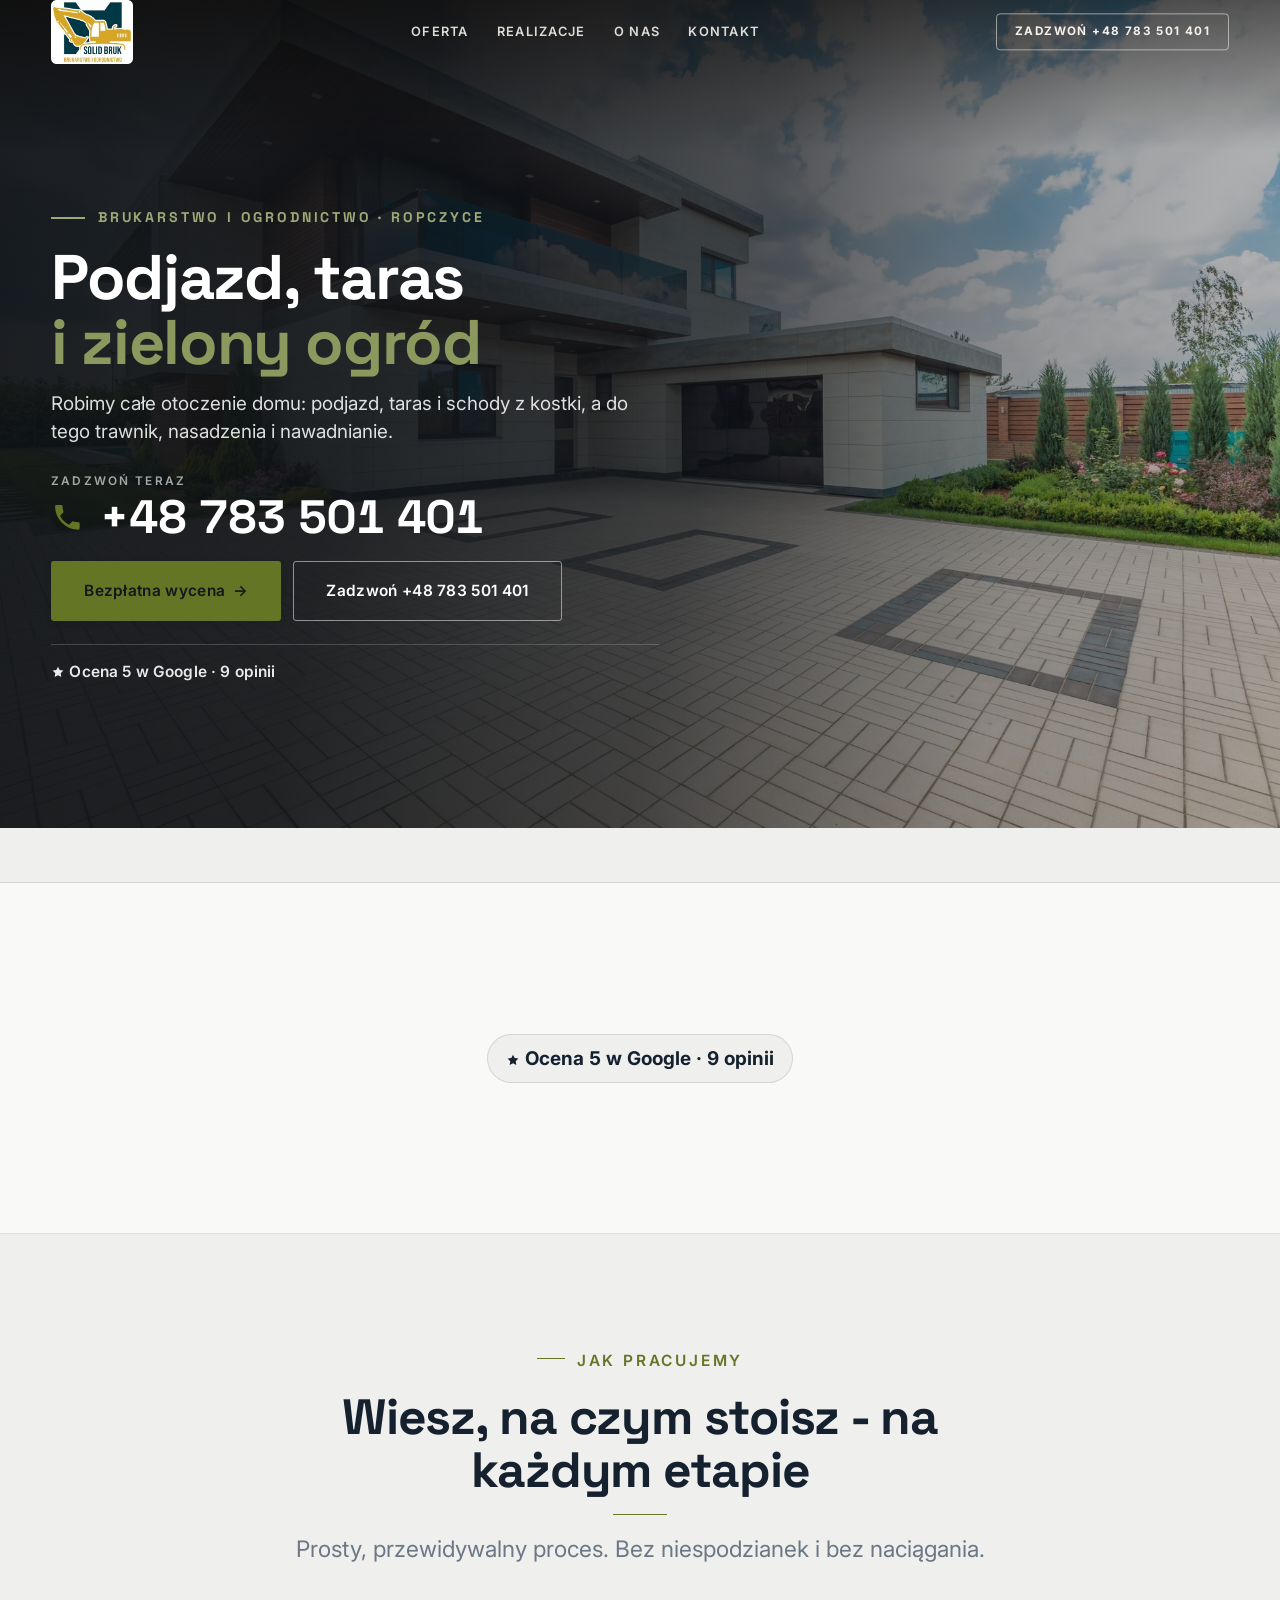
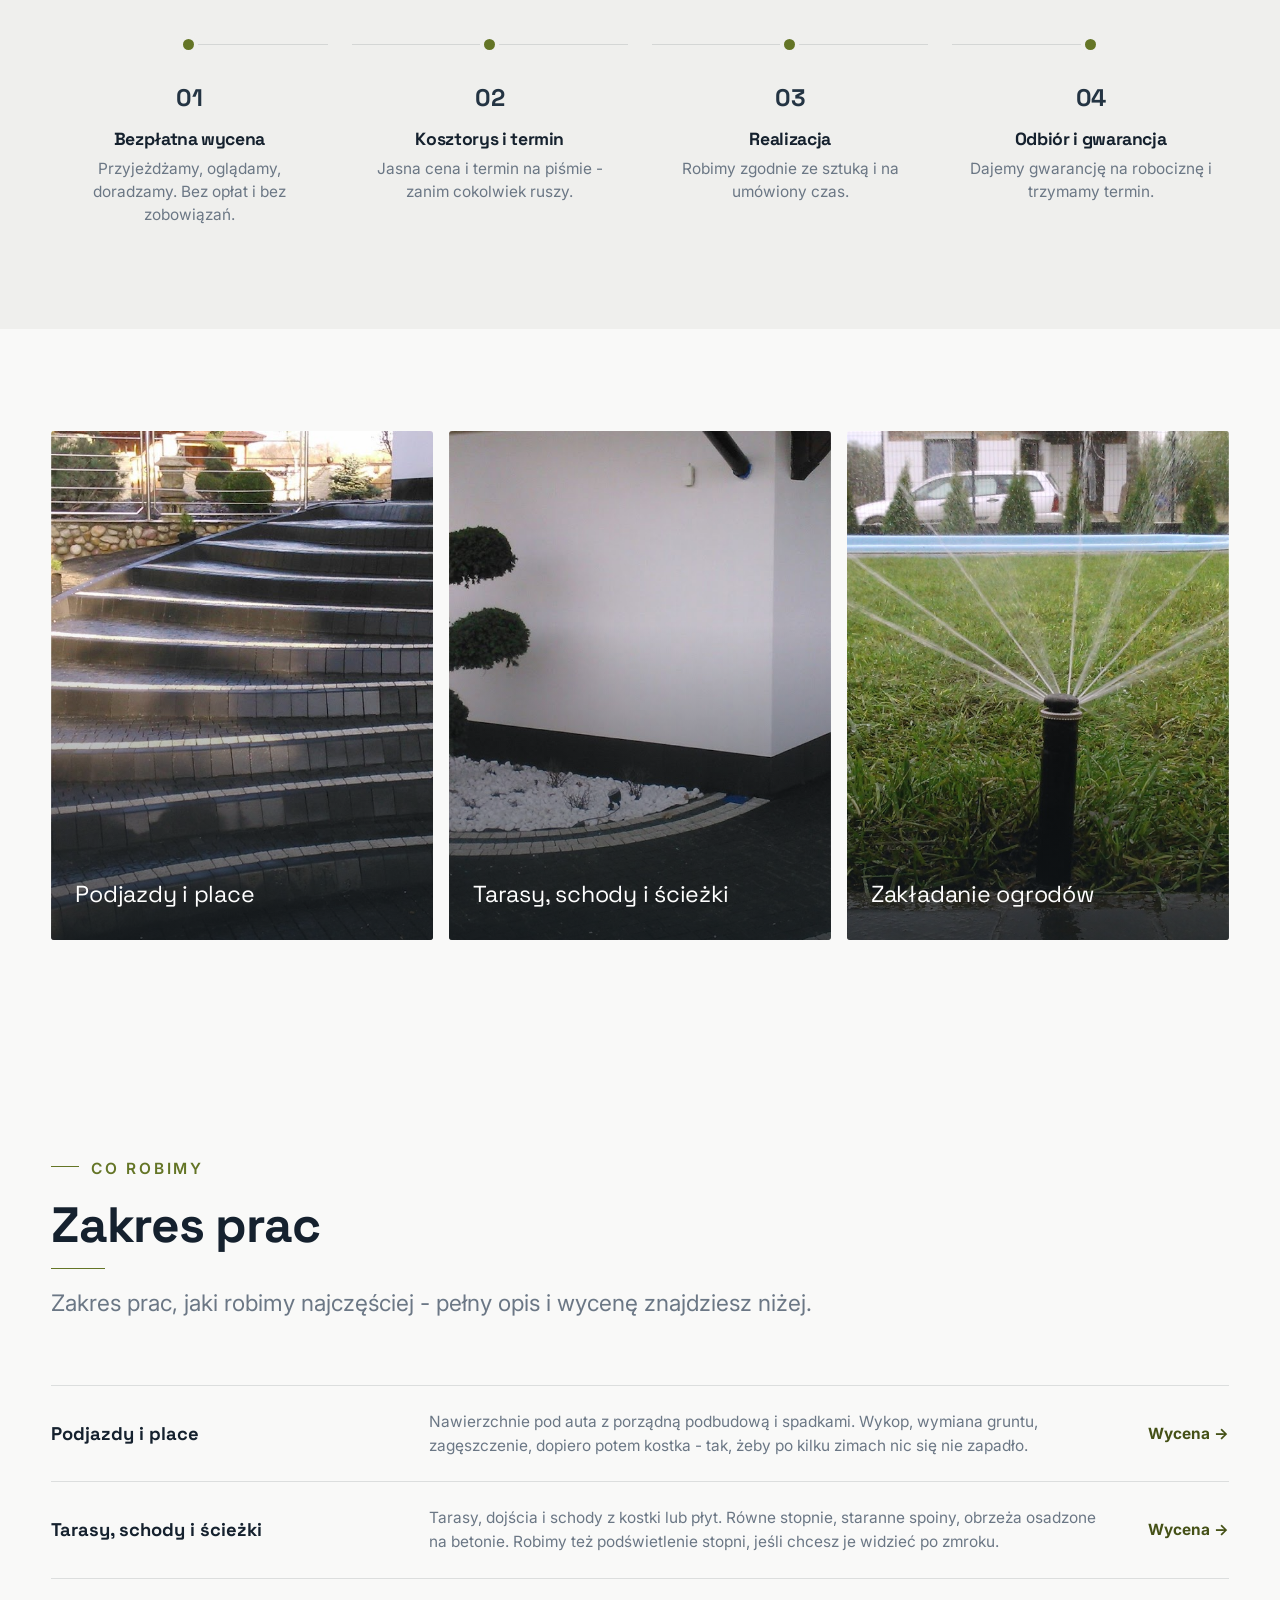
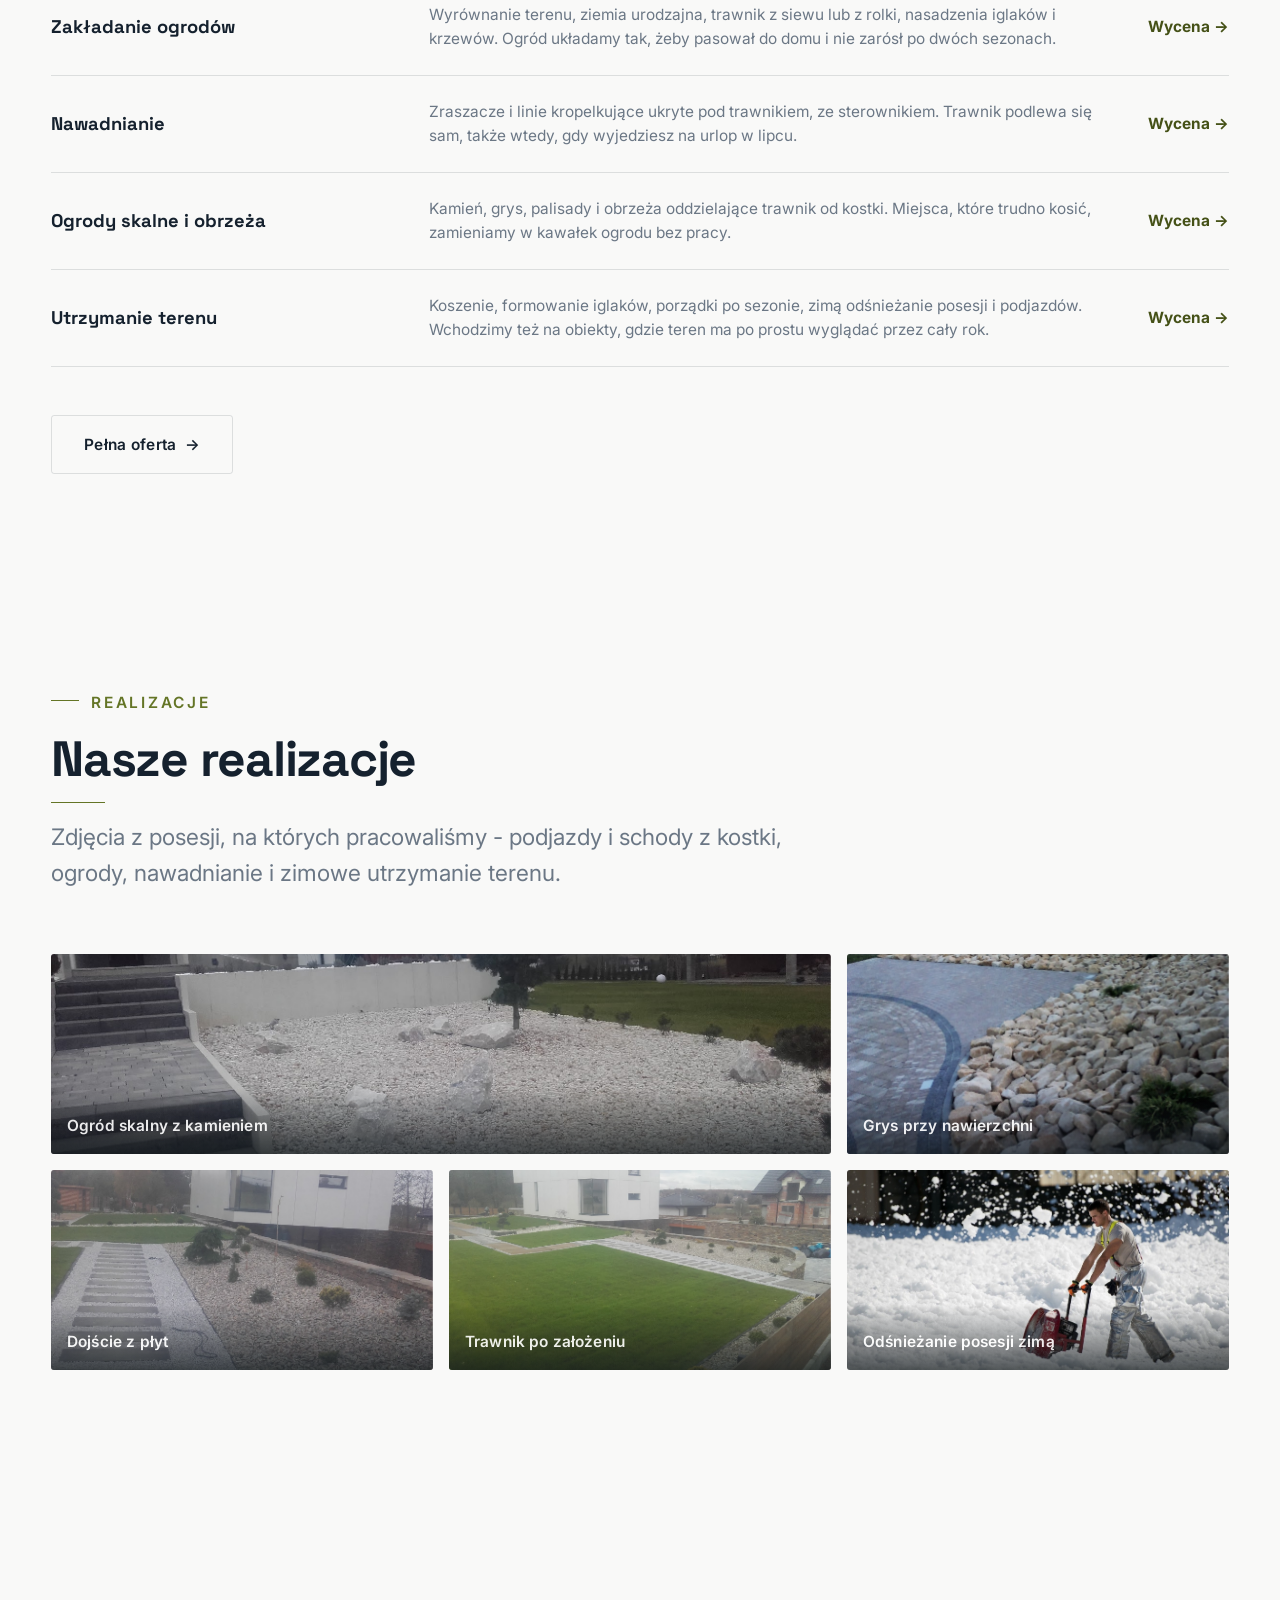
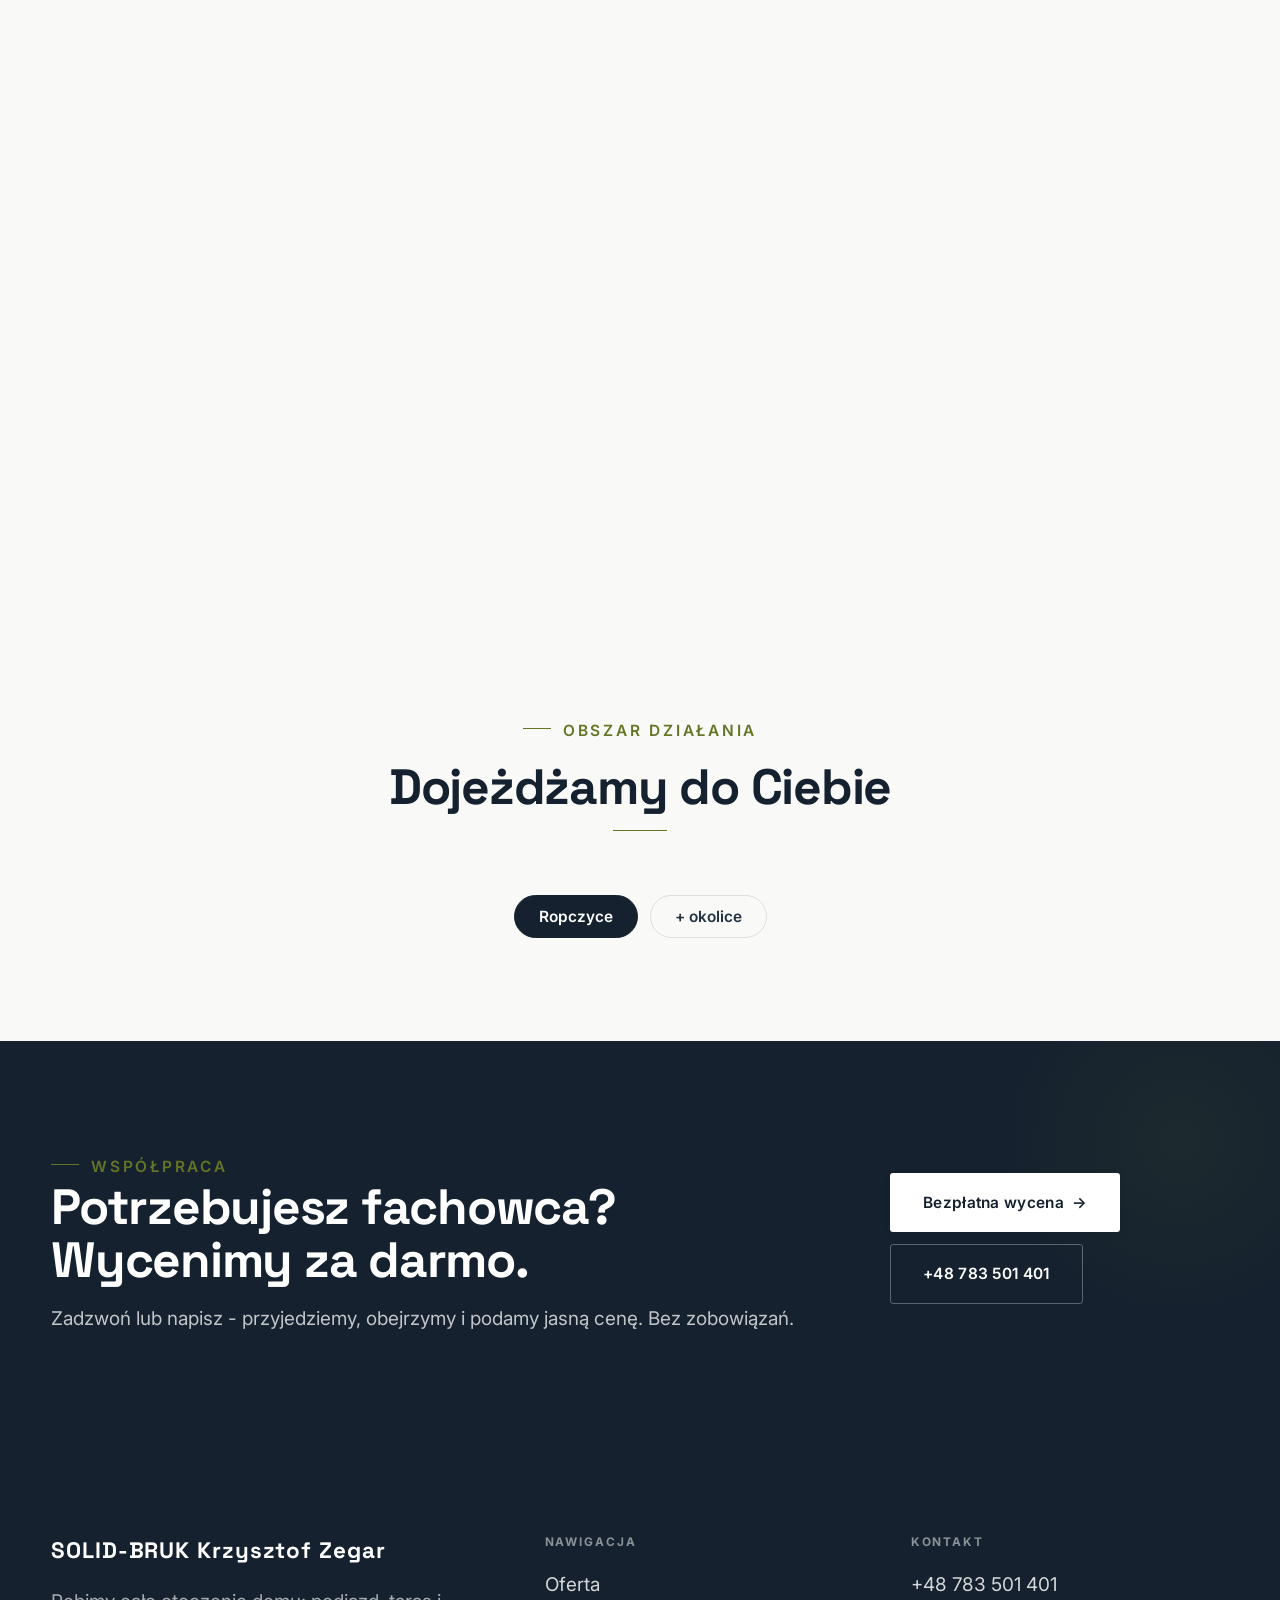
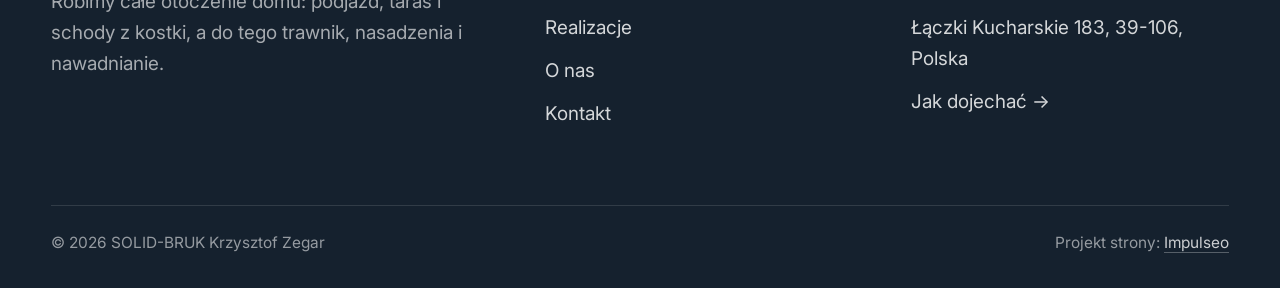
==== index.html @ 5a84b0a1 "Strona demo: solid-bruk-krzysztof-zegar" ====
<!DOCTYPE html>
<html lang="pl">
<head>
<meta charset="UTF-8">
<meta name="viewport" content="width=device-width, initial-scale=1.0">
<title>SOLID-BRUK Krzysztof Zegar - brukarstwo i ogrodnictwo · Ropczyce</title>
<meta name="description" content="SOLID-BRUK Krzysztof Zegar - kostka brukowa, podjazdy, tarasy i schody, zakładanie ogrodów, trawniki i nawadnianie. Łączki Kucharskie, gmina Ropczyce i okolice.">
<link rel="preconnect" href="https://fonts.googleapis.com">
<link rel="preconnect" href="https://fonts.gstatic.com" crossorigin>
<link href="https://fonts.googleapis.com/css2?family=Space+Grotesk:wght@500;600;700&family=Inter:wght@400;500;600&display=swap" rel="stylesheet">
<link rel="stylesheet" href="assets/styles.css">
</head>
<body>

<header class="nav">
  <div class="wrap nav-inner">
    <a class="brand brand-has-logo" href="index.html"><img class="brand-logo" src="img/logo.png" alt="SOLID-BRUK Krzysztof Zegar"></a>
    <nav class="nav-links">
      <a href="oferta.html">Oferta</a>
      <a href="realizacje.html">Realizacje</a>
      <a href="o-nas.html">O nas</a>
      <a href="kontakt.html">Kontakt</a>
      <a href="tel:+48783501401" class="btn btn-accent">Zadzwoń +48 783 501 401</a>
    </nav>
    <button class="nav-toggle" aria-label="Menu"><span></span><span></span><span></span></button>
  </div>
</header>

<section class="hero-fach">
  <img class="hf-photo" src="img/hero.jpg" fetchpriority="high" alt="SOLID-BRUK Krzysztof Zegar">
  <div class="hf-panel">
    <div class="hf-inner">
      <span class="hf-kicker">Brukarstwo i ogrodnictwo · Ropczyce</span>
      <h1 class="hf-title">Podjazd, taras <em>i zielony ogród</em></h1>
      <p class="hf-lead">Robimy całe otoczenie domu: podjazd, taras i schody z kostki, a do tego trawnik, nasadzenia i nawadnianie.</p>
      <a class="hf-phone" href="tel:+48783501401"><span class="hf-phone-lab">Zadzwoń teraz</span><span class="hf-phone-num"><svg class="ico-tel" width="16" height="16" viewBox="0 0 24 24" fill="none" aria-hidden="true"><path d="M6.6 10.8a15.5 15.5 0 0 0 6.6 6.6l2.2-2.2a1 1 0 0 1 1-.24 11.4 11.4 0 0 0 3.6.58 1 1 0 0 1 1 1V20a1 1 0 0 1-1 1A17 17 0 0 1 3 4a1 1 0 0 1 1-1h3.5a1 1 0 0 1 1 1c0 1.25.2 2.46.58 3.6a1 1 0 0 1-.25 1l-2.23 2.2Z" fill="currentColor"/></svg> +48 783 501 401</span></a>
      <div class="hf-actions">
        <a href="kontakt.html" class="btn btn-accent">Bezpłatna wycena <span class="arr">→</span></a>
        <a href="tel:+48783501401" class="btn btn-ghost hf-ghost">Zadzwoń +48 783 501 401</a>
      </div>
      <div class="hf-trust"><svg class="ico-star" width="14" height="14" viewBox="0 0 24 24" style="vertical-align:-2px" aria-hidden="true"><path d="M12 2.8l2.85 5.8 6.4.93-4.63 4.5 1.1 6.37L12 17.4l-5.72 3 1.1-6.37-4.63-4.5 6.4-.93L12 2.8Z" fill="currentColor"/></svg> Ocena 5 w Google · 9 opinii</div>
    </div>
  </div>
</section>
<section class="fach-promise">
  <div class="wrap">
    <ul class="fp-row reveal"><li>Bezpłatna wycena</li><li>Dojazd: Ropczyce i okolice</li><li>Gwarancja na robociznę</li></ul>
  </div>
</section>
<section class="trust-bar">
  <div class="wrap">
    <div class="tb-google reveal"><svg class="ico-star" width="14" height="14" viewBox="0 0 24 24" style="vertical-align:-2px" aria-hidden="true"><path d="M12 2.8l2.85 5.8 6.4.93-4.63 4.5 1.1 6.37L12 17.4l-5.72 3 1.1-6.37-4.63-4.5 6.4-.93L12 2.8Z" fill="currentColor"/></svg> Ocena 5 w Google · 9 opinii</div>
  </div>
</section>
<section class="proces fachowcy">
  <div class="wrap">
    <div class="head center reveal">
      <span class="eyebrow">Jak pracujemy</span>
      <h2>Wiesz, na czym stoisz - na każdym etapie</h2>
      <p>Prosty, przewidywalny proces. Bez niespodzianek i bez naciągania.</p>
    </div>
    <ol class="proces-line">
      <li class="reveal"><span class="pno">01</span><h3>Bezpłatna wycena</h3><p>Przyjeżdżamy, oglądamy, doradzamy. Bez opłat i bez zobowiązań.</p></li>
      <li class="reveal"><span class="pno">02</span><h3>Kosztorys i termin</h3><p>Jasna cena i termin na piśmie - zanim cokolwiek ruszy.</p></li>
      <li class="reveal"><span class="pno">03</span><h3>Realizacja</h3><p>Robimy zgodnie ze sztuką i na umówiony czas.</p></li>
      <li class="reveal"><span class="pno">04</span><h3>Odbiór i gwarancja</h3><p>Dajemy gwarancję na robociznę i trzymamy termin.</p></li>
    </ol>
  </div>
</section>
<section class="gateways-band">
  <div class="wrap">
    <div class="gateways">
      <a href="oferta.html" class="gateway reveal"><img src="img/g1.jpg" alt="Podjazdy i place" loading="lazy"><span class="g-ttl">Podjazdy i place</span></a>
      <a href="oferta.html" class="gateway reveal"><img src="img/g2.jpg" alt="Tarasy, schody i ścieżki" loading="lazy"><span class="g-ttl">Tarasy, schody i ścieżki</span></a>
      <a href="oferta.html" class="gateway reveal"><img src="img/g3.jpg" alt="Zakładanie ogrodów" loading="lazy"><span class="g-ttl">Zakładanie ogrodów</span></a>
    </div>
  </div>
</section>
<section class="fach-uslugi">
  <div class="wrap">
    <div class="head reveal">
      <span class="eyebrow">Co robimy</span>
      <h2>Zakres prac</h2>
      <p>Zakres prac, jaki robimy najczęściej - pełny opis i wycenę znajdziesz niżej.</p>
    </div>
    <ul class="fu-list">
      <li class="fu-row reveal"><div class="fu-name">Podjazdy i place</div><div class="fu-desc">Nawierzchnie pod auta z porządną podbudową i spadkami. Wykop, wymiana gruntu, zagęszczenie, dopiero potem kostka - tak, żeby po kilku zimach nic się nie zapadło.</div><a class="fu-cta" href="kontakt.html">Wycena <span class="arr">→</span></a></li>
      <li class="fu-row reveal"><div class="fu-name">Tarasy, schody i ścieżki</div><div class="fu-desc">Tarasy, dojścia i schody z kostki lub płyt. Równe stopnie, staranne spoiny, obrzeża osadzone na betonie. Robimy też podświetlenie stopni, jeśli chcesz je widzieć po zmroku.</div><a class="fu-cta" href="kontakt.html">Wycena <span class="arr">→</span></a></li>
      <li class="fu-row reveal"><div class="fu-name">Zakładanie ogrodów</div><div class="fu-desc">Wyrównanie terenu, ziemia urodzajna, trawnik z siewu lub z rolki, nasadzenia iglaków i krzewów. Ogród układamy tak, żeby pasował do domu i nie zarósł po dwóch sezonach.</div><a class="fu-cta" href="kontakt.html">Wycena <span class="arr">→</span></a></li>
      <li class="fu-row reveal"><div class="fu-name">Nawadnianie</div><div class="fu-desc">Zraszacze i linie kropelkujące ukryte pod trawnikiem, ze sterownikiem. Trawnik podlewa się sam, także wtedy, gdy wyjedziesz na urlop w lipcu.</div><a class="fu-cta" href="kontakt.html">Wycena <span class="arr">→</span></a></li>
      <li class="fu-row reveal"><div class="fu-name">Ogrody skalne i obrzeża</div><div class="fu-desc">Kamień, grys, palisady i obrzeża oddzielające trawnik od kostki. Miejsca, które trudno kosić, zamieniamy w kawałek ogrodu bez pracy.</div><a class="fu-cta" href="kontakt.html">Wycena <span class="arr">→</span></a></li>
      <li class="fu-row reveal"><div class="fu-name">Utrzymanie terenu</div><div class="fu-desc">Koszenie, formowanie iglaków, porządki po sezonie, zimą odśnieżanie posesji i podjazdów. Wchodzimy też na obiekty, gdzie teren ma po prostu wyglądać przez cały rok.</div><a class="fu-cta" href="kontakt.html">Wycena <span class="arr">→</span></a></li>
    </ul>
    <div style="margin-top:var(--space-7)" class="reveal"><a href="oferta.html" class="btn btn-ghost">Pełna oferta <span class="arr">→</span></a></div>
  </div>
</section>
<section>
  <div class="wrap">
    <div class="head reveal">
      <span class="eyebrow">Realizacje</span>
      <h2>Nasze realizacje</h2>
      <p>Zdjęcia z posesji, na których pracowaliśmy - podjazdy i schody z kostki, ogrody, nawadnianie i zimowe utrzymanie terenu.</p>
    </div>
    <div class="gallery">
      <div class="tile t-two3 reveal"><img src="img/g4.jpg" alt="Ogród skalny z kamieniem" loading="lazy"><div class="cap">Ogród skalny z kamieniem</div></div>
      <div class="tile t-third reveal"><img src="img/g5.jpg" alt="Grys przy nawierzchni" loading="lazy"><div class="cap">Grys przy nawierzchni</div></div>
      <div class="tile t-third reveal"><img src="img/g6.jpg" alt="Dojście z płyt" loading="lazy"><div class="cap">Dojście z płyt</div></div>
      <div class="tile t-third reveal"><img src="img/g7.jpg" alt="Trawnik po założeniu" loading="lazy"><div class="cap">Trawnik po założeniu</div></div>
      <div class="tile t-third reveal"><img src="img/g8.jpg" alt="Odśnieżanie posesji zimą" loading="lazy"><div class="cap">Odśnieżanie posesji zimą</div></div>
    </div>
    <div style="margin-top:var(--space-7)" class="reveal"><a href="realizacje.html" class="btn btn-accent">Pełna galeria <span class="arr">→</span></a></div>
  </div>
</section>
<section class="opinie">
  <div class="wrap">
    <div class="head center reveal">
      <span class="eyebrow">Opinie</span>
      <h2>Co mówią klienci</h2>
    </div>
    <div class="opinie-grid">
      <figure class="op-card reveal"><span class="op-star"><svg class="ico-star" width="14" height="14" viewBox="0 0 24 24" style="vertical-align:-2px" aria-hidden="true"><path d="M12 2.8l2.85 5.8 6.4.93-4.63 4.5 1.1 6.37L12 17.4l-5.72 3 1.1-6.37-4.63-4.5 6.4-.93L12 2.8Z" fill="currentColor"/></svg><svg class="ico-star" width="14" height="14" viewBox="0 0 24 24" style="vertical-align:-2px" aria-hidden="true"><path d="M12 2.8l2.85 5.8 6.4.93-4.63 4.5 1.1 6.37L12 17.4l-5.72 3 1.1-6.37-4.63-4.5 6.4-.93L12 2.8Z" fill="currentColor"/></svg><svg class="ico-star" width="14" height="14" viewBox="0 0 24 24" style="vertical-align:-2px" aria-hidden="true"><path d="M12 2.8l2.85 5.8 6.4.93-4.63 4.5 1.1 6.37L12 17.4l-5.72 3 1.1-6.37-4.63-4.5 6.4-.93L12 2.8Z" fill="currentColor"/></svg><svg class="ico-star" width="14" height="14" viewBox="0 0 24 24" style="vertical-align:-2px" aria-hidden="true"><path d="M12 2.8l2.85 5.8 6.4.93-4.63 4.5 1.1 6.37L12 17.4l-5.72 3 1.1-6.37-4.63-4.5 6.4-.93L12 2.8Z" fill="currentColor"/></svg><svg class="ico-star" width="14" height="14" viewBox="0 0 24 24" style="vertical-align:-2px" aria-hidden="true"><path d="M12 2.8l2.85 5.8 6.4.93-4.63 4.5 1.1 6.37L12 17.4l-5.72 3 1.1-6.37-4.63-4.5 6.4-.93L12 2.8Z" fill="currentColor"/></svg></span><blockquote>Profesjonalne wykonanie, widać zamiłowanie pracowników do tego co robią. Dziękuje za wyśmienity ogród za oknem.</blockquote><span class="op-autor">slawiz l</span></figure>
      <figure class="op-card reveal"><span class="op-star"><svg class="ico-star" width="14" height="14" viewBox="0 0 24 24" style="vertical-align:-2px" aria-hidden="true"><path d="M12 2.8l2.85 5.8 6.4.93-4.63 4.5 1.1 6.37L12 17.4l-5.72 3 1.1-6.37-4.63-4.5 6.4-.93L12 2.8Z" fill="currentColor"/></svg><svg class="ico-star" width="14" height="14" viewBox="0 0 24 24" style="vertical-align:-2px" aria-hidden="true"><path d="M12 2.8l2.85 5.8 6.4.93-4.63 4.5 1.1 6.37L12 17.4l-5.72 3 1.1-6.37-4.63-4.5 6.4-.93L12 2.8Z" fill="currentColor"/></svg><svg class="ico-star" width="14" height="14" viewBox="0 0 24 24" style="vertical-align:-2px" aria-hidden="true"><path d="M12 2.8l2.85 5.8 6.4.93-4.63 4.5 1.1 6.37L12 17.4l-5.72 3 1.1-6.37-4.63-4.5 6.4-.93L12 2.8Z" fill="currentColor"/></svg><svg class="ico-star" width="14" height="14" viewBox="0 0 24 24" style="vertical-align:-2px" aria-hidden="true"><path d="M12 2.8l2.85 5.8 6.4.93-4.63 4.5 1.1 6.37L12 17.4l-5.72 3 1.1-6.37-4.63-4.5 6.4-.93L12 2.8Z" fill="currentColor"/></svg><svg class="ico-star" width="14" height="14" viewBox="0 0 24 24" style="vertical-align:-2px" aria-hidden="true"><path d="M12 2.8l2.85 5.8 6.4.93-4.63 4.5 1.1 6.37L12 17.4l-5.72 3 1.1-6.37-4.63-4.5 6.4-.93L12 2.8Z" fill="currentColor"/></svg></span><blockquote>polecam</blockquote><span class="op-autor">Adam Harchut</span></figure>
    </div>
  </div>
</section>
<section class="obszar">
  <div class="wrap">
    <div class="head center reveal">
      <span class="eyebrow">Obszar działania</span>
      <h2>Dojeżdżamy do Ciebie</h2>
    </div>
    <ul class="obszar-list reveal"><li class="is-home">Ropczyce</li><li>+ okolice</li></ul>
  </div>
</section>
<section class="cta">
  <div class="wrap">
    <div class="reveal">
      <span class="eyebrow">Współpraca</span>
      <h2>Potrzebujesz fachowca? Wycenimy za darmo.</h2>
      <p>Zadzwoń lub napisz - przyjedziemy, obejrzymy i podamy jasną cenę. Bez zobowiązań.</p>
    </div>
    <div class="cta-actions reveal">
      <a href="kontakt.html" class="btn btn-light">Bezpłatna wycena <span class="arr">→</span></a>
      <a href="tel:+48783501401" class="btn btn-ghost" style="color:#fff;border-color:rgba(255,255,255,.3)">+48 783 501 401</a>
    </div>
  </div>
</section>

<footer>
  <div class="wrap">
    <div class="foot-grid">
      <div class="foot-brand">
        <div class="name">SOLID-BRUK Krzysztof Zegar</div>
        <p>Robimy całe otoczenie domu: podjazd, taras i schody z kostki, a do tego trawnik, nasadzenia i nawadnianie.</p>
      </div>
      <div class="foot-col">
        <h4>Nawigacja</h4>
        <a href="oferta.html">Oferta</a>
        <a href="realizacje.html">Realizacje</a>
        <a href="o-nas.html">O nas</a>
        <a href="kontakt.html">Kontakt</a>
      </div>
      <div class="foot-col">
        <h4>Kontakt</h4>
        <a href="tel:+48783501401">+48 783 501 401</a>
        <p>Łączki Kucharskie 183, 39-106, Polska</p>
        <a href="https://maps.google.com/?cid=5598259113136878516&g_mp=CiVnb29nbGUubWFwcy5wbGFjZXMudjEuUGxhY2VzLkdldFBsYWNlEAIYBCAA" target="_blank" rel="noopener">Jak dojechać →</a>
      </div>
    </div>
    <div class="foot-bot">
      <span>© 2026 SOLID-BRUK Krzysztof Zegar</span>
      <span>Projekt strony: <a class="foot-credit" href="https://impulseo.pl" target="_blank" rel="noopener">Impulseo</a></span>
    </div>
  </div>
</footer>
<div class="sticky-call"><a class="sc-call" href="tel:+48783501401"><svg class="ico-tel" width="16" height="16" viewBox="0 0 24 24" fill="none" aria-hidden="true"><path d="M6.6 10.8a15.5 15.5 0 0 0 6.6 6.6l2.2-2.2a1 1 0 0 1 1-.24 11.4 11.4 0 0 0 3.6.58 1 1 0 0 1 1 1V20a1 1 0 0 1-1 1A17 17 0 0 1 3 4a1 1 0 0 1 1-1h3.5a1 1 0 0 1 1 1c0 1.25.2 2.46.58 3.6a1 1 0 0 1-.25 1l-2.23 2.2Z" fill="currentColor"/></svg> Zadzwoń</a><a class="sc-quote" href="kontakt.html">Bezpłatna wycena</a></div>

<script src="assets/main.js"></script>
</body>
</html>
---- assets/styles.css ----
/* ============================================================
   STOLBASZ — premium, architektoniczny B2B fit-out
   Jasna paleta, zero brązu. System wg premium-web-craft.
   Projekt strony: Impulseo (impulseo.pl)
   ============================================================ */

:root{
  /* PALETA — jasna, architektoniczna, chłodna */
  --paper:#F4F6F8;          /* główne tło */
  --paper-2:#E7EBEF;        /* sekcje alternatywne (chłodny jasny szary) */
  --paper-3:#E7EBEF;        /* delikatne wypełnienia */
  --ink:#15212E;            /* tekst główny — chłodny grafit */
  --ink-soft:#243443;       /* nagłówki drugorzędne */
  --muted:#6B7785;          /* tekst poboczny */
  --line:rgba(21,33,46,.12);/* hairline */
  --accent:#E8A317;         /* stonowany petrol-slate — jedyny akcent */
  --accent-d:#C9870C;
  --accent-soft:rgba(232,163,23,.10);
  --dark:#15212E;           /* sekcje ciemne (stopka/CTA) */

  /* ODSTĘPY — skala 4/8 */
  --space-1:4px; --space-2:8px; --space-3:12px; --space-4:16px; --space-5:24px;
  --space-6:32px; --space-7:48px; --space-8:64px; --space-9:96px; --space-10:128px;

  /* TYPOGRAFIA — fluid clamp() (skala podbita 16.07.2026: większe, czytelniejsze litery — uwaga Adama) */
  --text-sm:clamp(.9rem,.87rem + .12vw,1rem);
  --text-base:clamp(1.08rem,1.04rem + .18vw,1.2rem);
  --text-lg:clamp(1.24rem,1.15rem + .34vw,1.44rem);
  --text-h3:clamp(1.34rem,1.22rem + .55vw,1.66rem);
  --text-h2:clamp(2.1rem,1.66rem + 2.1vw,3.1rem);
  --text-h1:clamp(2.9rem,2.1rem + 4vw,5.1rem);

  /* PROMIENIE — architektoniczne, raczej ostre */
  --r-sm:3px; --r-md:6px; --r-lg:10px;

  /* RUCH */
  --ease:cubic-bezier(.25,.46,.45,.94); --dur:.24s;

  /* CIENIE — miękkie, warstwowe */
  --sh-sm:0 1px 2px rgba(16,24,32,.04), 0 2px 8px rgba(16,24,32,.05);
  --sh-md:0 2px 6px rgba(16,24,32,.05), 0 12px 28px -8px rgba(16,24,32,.12);
  --sh-lg:0 6px 14px rgba(16,24,32,.07), 0 26px 56px -18px rgba(16,24,32,.22);

  --hairline:1px solid var(--line);

  --font-display:'Space Grotesk','Inter',sans-serif;
  --font-body:'Inter',sans-serif;
}

*{box-sizing:border-box;margin:0;padding:0}
html{scroll-behavior:smooth}
body{
  font-family:var(--font-body);
  font-size:var(--text-base);
  line-height:1.65;
  color:var(--ink);
  background:var(--paper);
  -webkit-font-smoothing:antialiased;
  text-rendering:optimizeLegibility;
}
img{max-width:100%;display:block}
a{color:inherit;text-decoration:none}

.wrap{width:min(92%,1180px);margin-inline:auto}
section{padding-block:clamp(52px,6.5vw,96px)}

h1,h2,h3{font-family:var(--font-display);font-weight:700;line-height:1.08;letter-spacing:-.02em;color:var(--ink)}
h1{font-size:var(--text-h1);letter-spacing:-.035em}
h2{font-size:var(--text-h2);letter-spacing:-.025em}
h3{font-size:var(--text-h3)}
p{max-width:65ch}

.eyebrow{
  font-family:var(--font-body);
  font-size:var(--text-sm);
  font-weight:600;
  letter-spacing:.18em;
  text-transform:uppercase;
  color:var(--accent);
  display:inline-flex;align-items:center;gap:var(--space-3);
}
/* flex:none + margin-top = kreska trzyma się PIERWSZEJ linii. Wcześniej align-items:center
   centrowało ją względem całego bloku i przy zawinięciu (długi kicker typu
   „…WNĘTRZ · LESZNO · OD 2019") druga linia lądowała z brzydkim wcięciem. */
.eyebrow{align-items:flex-start}
.eyebrow>*,.eyebrow{text-wrap:balance}   /* dlugi kicker lamal sie na sierote typu samo „2019" w drugiej linii */
.eyebrow::before{content:"";width:28px;height:1px;background:var(--accent);display:inline-block;flex:none;margin-top:.62em}

.muted{color:var(--muted)}
.lead{font-size:var(--text-lg);line-height:1.55;color:var(--ink-soft);max-width:50ch}

/* ---------- BUTTONS ---------- */
.btn{
  display:inline-flex;align-items:center;gap:var(--space-2);
  font-weight:600;font-size:var(--text-sm);letter-spacing:.02em;
  padding:var(--space-4) var(--space-6);
  border-radius:var(--r-sm);
  transition:transform var(--dur) var(--ease),box-shadow var(--dur) var(--ease),background var(--dur) var(--ease);
  cursor:pointer;border:1px solid transparent;
}
.btn-accent{background:var(--accent);color:#fff;box-shadow:var(--sh-sm)}
.btn-accent:hover{background:var(--accent-d);transform:translateY(-2px);box-shadow:var(--sh-md)}
.btn-accent:active{transform:translateY(0);box-shadow:var(--sh-sm)}
.btn-ghost{background:transparent;color:var(--ink);border-color:var(--line)}
.btn-ghost:hover{border-color:var(--accent);color:var(--accent);transform:translateY(-2px)}
.btn-light{background:#fff;color:var(--ink);box-shadow:var(--sh-sm)}
.btn-light:hover{transform:translateY(-2px);box-shadow:var(--sh-md)}
.btn .arr{transition:transform var(--dur) var(--ease)}
.btn:hover .arr{transform:translateX(4px)}

/* ---------- NAV ---------- */
.nav{
  position:sticky;top:0;z-index:50;
  background:color-mix(in srgb,var(--paper) 88%,transparent);
  backdrop-filter:saturate(140%) blur(10px);
  border-bottom:var(--hairline);
}
.nav-inner{display:flex;align-items:center;justify-content:space-between;height:72px}
.brand{display:flex;flex-direction:column;line-height:1}
.brand .name{font-family:var(--font-display);font-weight:800;font-size:1.35rem;letter-spacing:.04em}
.brand .sub{font-size:.62rem;letter-spacing:.34em;text-transform:uppercase;color:var(--muted);margin-top:5px}
.nav-links{display:flex;align-items:center;gap:var(--space-6)}
.nav-links a{font-size:var(--text-sm);font-weight:500;color:var(--ink-soft);position:relative;padding-block:4px;transition:color var(--dur) var(--ease)}
.nav-links a::after{content:"";position:absolute;left:0;bottom:0;width:0;height:1.5px;background:var(--accent);transition:width var(--dur) var(--ease)}
.nav-links a:hover,.nav-links a.active{color:var(--ink)}
.nav-links a:hover::after,.nav-links a.active::after{width:100%}
.nav-links .btn{padding:var(--space-2) var(--space-5)}
/* przyciski w nav: właściwy kolor (przebij .nav-links a) + bez podkreślenia */
.nav-links a.btn-accent{color:#fff}
.nav-links a.btn-ghost,.nav-links a.btn-light{color:var(--ink)}
.nav-links a.btn::after{display:none}
.nav-toggle{display:none;background:none;border:none;cursor:pointer;flex-direction:column;gap:5px;padding:8px}
.nav-toggle span{width:24px;height:2px;background:var(--ink);transition:var(--dur)}

/* ---------- HERO (split) ---------- */
.hero{position:relative;overflow:hidden;border-bottom:var(--hairline)}
.hero-grid{display:grid;grid-template-columns:1.05fr .95fr;gap:clamp(24px,4vw,60px);align-items:center;
  padding-block:clamp(36px,4.5vw,64px)}
.hero-copy .eyebrow{margin-bottom:var(--space-5)}
.hero-copy h1{margin-bottom:var(--space-5)}
.hero-copy .lead{margin-bottom:var(--space-7)}
.hero-actions{display:flex;flex-wrap:wrap;gap:var(--space-4)}
.hero-art{position:relative;aspect-ratio:4/3;border-radius:var(--r-lg);overflow:hidden;box-shadow:var(--sh-lg)}
.hero-art img{width:100%;height:100%;object-fit:cover}
.hero-art::after{content:"";position:absolute;inset:0;background:linear-gradient(180deg,transparent 55%,rgba(18,24,28,.28))}
.hero-badge{position:absolute;left:var(--space-5);bottom:var(--space-5);z-index:2;
  background:rgba(252,252,251,.94);backdrop-filter:blur(4px);
  border-radius:var(--r-md);padding:var(--space-4) var(--space-5);box-shadow:var(--sh-md);max-width:78%}
.hero-badge strong{display:block;font-family:var(--font-display);font-size:1rem;letter-spacing:-.01em}
.hero-badge span{font-size:var(--text-sm);color:var(--muted)}

/* ---------- HERO duży / kinowy (strona główna) ---------- */
.hero-cine{position:relative;min-height:clamp(560px,82vh,840px);min-height:clamp(560px,82svh,840px);display:flex;align-items:center;overflow:hidden;border-bottom:var(--hairline)}
.hero-cine>img{position:absolute;inset:0;width:100%;height:100%;object-fit:cover;z-index:0}
.hero-cine::after{content:"";position:absolute;inset:0;z-index:1;
  background:linear-gradient(95deg,rgba(13,18,23,.86) 0%,rgba(13,18,23,.64) 32%,rgba(13,18,23,.24) 62%,rgba(13,18,23,.04) 100%)}
.hero-cine .wrap{position:relative;z-index:2;padding-block:var(--space-8)}
.hero-cine .hero-copy{max-width:660px}
.hero-cine .eyebrow{color:#fff;margin-bottom:var(--space-5)}
.hero-cine .eyebrow::before{background:#fff}
.hero-cine h1{color:#fff;margin-bottom:var(--space-5);font-size:clamp(2.9rem,2rem + 4.4vw,5.2rem);text-wrap:balance}
.hero-cine .lead{color:rgba(255,255,255,.92);max-width:48ch;margin-bottom:var(--space-7)}
.hero-cine .hero-actions{display:flex;flex-wrap:wrap;gap:var(--space-4)}
/* NISKIE OKNO (laptop z dokiem i paskami przeglądarki ma ~700-780 px wysokości widoku):
   H1 do 5.2rem + długi lead nie mieściły się i przyciski wypadały POD krawędź ekranu -
   klient widział stronę bez ani jednego CTA. Skalujemy w dół, zamiast przycinać treść. */
@media(min-width:821px) and (max-height:820px){
  .hero-cine{min-height:clamp(520px,94svh,780px)}
  .hero-cine .wrap{padding-block:var(--space-6)}
  .hero-cine h1{font-size:clamp(2.2rem,1.5rem + 2.6vw,3.6rem);margin-bottom:var(--space-4)}
  .hero-cine .eyebrow{margin-bottom:var(--space-4)}
  .hero-cine .lead{margin-bottom:var(--space-5);max-width:44ch}
}
@media(max-width:680px){
  .hero-cine{min-height:clamp(520px,76vh,640px);min-height:clamp(520px,76svh,640px);align-items:flex-end}
  .hero-cine::after{background:linear-gradient(0deg,rgba(13,18,23,.9) 6%,rgba(13,18,23,.45) 55%,rgba(13,18,23,.25) 100%)}
  .hero-cine .wrap{padding-bottom:var(--space-9)}
  /* TELEFON (~90% oglądających): lead potrafił zająć 8 linii i zepchnąć CTA poza pierwszy ekran.
     Zwężamy interlinię i skalę - treści nie ucinamy, bo to ona sprzedaje. */
  .hero-cine .lead{font-size:.98rem;line-height:1.5;margin-bottom:var(--space-5)}
  .hero-cine .eyebrow{font-size:.72rem;letter-spacing:.13em;margin-bottom:var(--space-4)}
  .hero-cine .eyebrow::before{width:20px}
  .hero-cine h1{margin-bottom:var(--space-4)}
}

/* full-bleed hero variant (podstrony) */
.pagehead{position:relative;min-height:46vh;min-height:46svh;display:flex;align-items:flex-end;overflow:hidden;border-bottom:var(--hairline)}
.pagehead img{position:absolute;inset:0;width:100%;height:100%;object-fit:cover}
.pagehead::after{content:"";position:absolute;inset:0;background:linear-gradient(180deg,rgba(18,24,28,.25),rgba(18,24,28,.62))}
.pagehead .wrap{position:relative;z-index:2;padding-block:var(--space-9);color:#fff}
.pagehead h1{color:#fff;max-width:18ch}
.pagehead .eyebrow{color:#fff}
.pagehead .eyebrow::before{background:#fff}
.pagehead p{color:rgba(255,255,255,.86);margin-top:var(--space-4);max-width:54ch}

/* ---------- STRIP (pasek skrótów / liczby) ---------- */
.strip{background:var(--dark);color:#fff}
.strip .wrap{display:grid;grid-template-columns:repeat(4,1fr);gap:var(--space-6);padding-block:var(--space-8)}
.strip .item .k{font-family:var(--font-display);font-size:clamp(1.6rem,1.2rem + 1.4vw,2.4rem);font-weight:800;letter-spacing:-.02em;color:#fff}
.strip .item .v{font-size:var(--text-sm);color:rgba(255,255,255,.66);margin-top:var(--space-2);line-height:1.45}
.strip .item{border-left:2px solid var(--accent);padding-left:var(--space-5)}

/* ---------- SECTION HEAD ---------- */
.head{max-width:48rem;margin-bottom:var(--space-8)}
.head.center{margin-inline:auto;text-align:center}
.head .eyebrow{margin-bottom:var(--space-4)}
.head h2{margin-bottom:var(--space-4)}
.head p{color:var(--muted);font-size:var(--text-lg);line-height:1.55}
.head.center p{margin-inline:auto}

/* ---------- INTRO SPLIT ---------- */
.split{display:grid;grid-template-columns:.92fr 1.08fr;gap:clamp(28px,5vw,80px);align-items:center}
.split.rev{grid-template-columns:1.08fr .92fr}
.split.rev .split-art{order:-1}
.split-art{position:relative;aspect-ratio:5/4;border-radius:var(--r-lg);overflow:hidden;box-shadow:var(--sh-lg)}
.split-art img{width:100%;height:100%;object-fit:cover}
.split-copy h2{margin-bottom:var(--space-5)}
.split-copy p+p{margin-top:var(--space-4)}
.split-copy .btn{margin-top:var(--space-6)}

/* ---------- SERVICES (zakres) ---------- */
.svc-grid{display:grid;grid-template-columns:repeat(auto-fit,minmax(280px,1fr));gap:var(--space-5)}
.svc{background:#fff;border:var(--hairline);border-radius:var(--r-md);padding:var(--space-7) var(--space-6);
  transition:transform var(--dur) var(--ease),box-shadow var(--dur) var(--ease),border-color var(--dur) var(--ease);
  position:relative;overflow:hidden}
.svc::before{content:"";position:absolute;left:0;top:0;width:3px;height:0;background:var(--accent);transition:height var(--dur) var(--ease)}
.svc:hover{transform:translateY(-4px);box-shadow:var(--sh-md);border-color:transparent}
.svc:hover::before{height:100%}
.svc .ic{font-family:var(--font-display);font-size:.8rem;font-weight:700;letter-spacing:.12em;color:var(--accent);margin-bottom:var(--space-4)}
.svc h3{margin-bottom:var(--space-3);font-size:1.22rem}
.svc p{color:var(--muted);font-size:var(--text-base);line-height:1.6}

/* big detailed service rows */
.svc-row{display:grid;grid-template-columns:.8fr 1.2fr;gap:clamp(20px,4vw,60px);align-items:center;padding-block:var(--space-8)}
.svc-row+.svc-row{border-top:var(--hairline)}
.svc-row.rev{grid-template-columns:1.2fr .8fr}
/* Naprzemienny układ wierszy oferty: co drugi wiersz ma zdjęcie po PRAWEJ.
   Było `order:-1` — martwy kod, bo zdjęcie i tak jest pierwszym dzieckiem w HTML,
   więc wszystkie wiersze wyglądały identycznie (zdjęcie zawsze z lewej), a `rev`
   zmieniało tylko szerokość kolumn. Znalezione 29.07.2026 przy różnicowaniu kierunków
   animacji (pomiar pozycji: art.mid 390/502 przy row.mid 756 — zawsze lewa strona). */
.svc-row.rev .svc-row-art{order:2}
.svc-row-art{aspect-ratio:4/3;border-radius:var(--r-md);overflow:hidden;box-shadow:var(--sh-md)}
.svc-row-art img{width:100%;height:100%;object-fit:cover}
.svc-row h3{font-size:1.5rem;margin-bottom:var(--space-4)}
.svc-row .num{font-family:var(--font-display);font-size:.85rem;font-weight:700;letter-spacing:.14em;color:var(--accent);display:block;margin-bottom:var(--space-3)}
.svc-row ul{list-style:none;margin-top:var(--space-4);display:flex;flex-direction:column;gap:var(--space-2)}
.svc-row li{position:relative;padding-left:var(--space-5);color:var(--muted);font-size:var(--text-base)}
.svc-row li::before{content:"";position:absolute;left:0;top:.62em;width:8px;height:1px;background:var(--accent)}

/* ---------- GALLERY (realizacje) ---------- */
.gallery{display:grid;grid-template-columns:repeat(12,1fr);gap:var(--space-4);grid-auto-rows:200px}
/* GALERIA MASONRY — pionowe zdjęcia (portrety beauty/wellness) bez przycinania: kolumny, height auto */
.gallery-masonry{column-count:3;column-gap:var(--space-4)}
@media(max-width:900px){.gallery-masonry{column-count:2}}
@media(max-width:560px){.gallery-masonry{column-count:1}}
.gallery-masonry .m-tile{break-inside:avoid;margin:0 0 var(--space-4);padding:0;position:relative;overflow:hidden;border-radius:var(--r-md);border:1px solid var(--line)}
.gallery-masonry .m-tile img{width:100%;height:auto;display:block}
.gallery-masonry .m-tile .cap{position:absolute;left:0;right:0;bottom:0;padding:var(--space-4);color:#fff;background:linear-gradient(0deg,rgba(0,0,0,.55),transparent);font-size:var(--text-sm)}
.gallery-masonry .m-tile .cap small{display:block;font-weight:400;opacity:.78;letter-spacing:.04em;text-transform:uppercase;font-size:.66rem;margin-top:3px}
.tile{position:relative;overflow:hidden;border-radius:var(--r-md);box-shadow:var(--sh-sm);
  transition:transform var(--dur) var(--ease),box-shadow var(--dur) var(--ease)}
.tile img{width:100%;height:100%;object-fit:cover;transition:transform .6s var(--ease)}
.tile:hover{box-shadow:var(--sh-md)}
.tile:hover img{transform:scale(1.05)}
.tile .cap{position:absolute;left:0;right:0;bottom:0;padding:var(--space-5) var(--space-4) var(--space-4);
  background:linear-gradient(transparent,rgba(18,24,28,.78));color:#fff;
  font-size:var(--text-sm);font-weight:600;letter-spacing:.01em;
  opacity:0;transform:translateY(8px);transition:var(--dur) var(--ease)}
.tile:hover .cap{opacity:1;transform:translateY(0)}
.tile .cap small{display:block;font-weight:400;opacity:.78;letter-spacing:.04em;text-transform:uppercase;font-size:.66rem;margin-top:3px}
/* bento spans */
.t-wide{grid-column:span 6}
.t-tall{grid-column:span 6;grid-row:span 2}
.t-std{grid-column:span 6}
.t-third{grid-column:span 4}
.t-two3{grid-column:span 8}

/* ---------- TRUST / WIARYGODNOŚĆ ---------- */
.trust{background:var(--paper-2)}
.trust-grid{display:grid;grid-template-columns:repeat(auto-fit,minmax(240px,1fr));gap:var(--space-5);margin-top:var(--space-7)}
.trust-card{background:#fff;border-radius:var(--r-md);padding:var(--space-7) var(--space-6);box-shadow:var(--sh-sm);border-top:3px solid var(--accent)}
.trust-card .big{font-family:var(--font-display);font-size:clamp(1.8rem,1.3rem + 1.6vw,2.6rem);font-weight:800;letter-spacing:-.02em;color:var(--ink);line-height:1}
.trust-card h3{font-size:1.12rem;margin:var(--space-3) 0 var(--space-2)}
.trust-card p{color:var(--muted);font-size:var(--text-base);line-height:1.55}

/* ---------- CTA band ---------- */
.cta{background:var(--dark);color:#fff;position:relative;overflow:hidden}
.cta .wrap{display:grid;grid-template-columns:1.4fr .6fr;gap:var(--space-7);align-items:center;position:relative;z-index:2}
.cta h2{color:#fff;max-width:20ch}
.cta p{color:rgba(255,255,255,.74);margin-top:var(--space-4)}
.cta-actions{display:flex;flex-direction:column;gap:var(--space-3);align-items:flex-start}
.cta::before{content:"";position:absolute;right:-80px;top:-80px;width:360px;height:360px;border-radius:50%;
  background:radial-gradient(circle,var(--accent-soft),transparent 70%)}

/* ---------- CONTACT ---------- */
.contact-grid{display:grid;grid-template-columns:.85fr 1.15fr;gap:clamp(28px,4vw,56px);align-items:start}
.info-list{display:flex;flex-direction:column;gap:var(--space-2)}
.info-row{display:flex;gap:var(--space-4);align-items:flex-start;padding-block:var(--space-4);border-bottom:var(--hairline)}
.info-row .ic{flex:none;width:42px;height:42px;display:grid;place-items:center;border-radius:50%;
  background:var(--accent-soft);color:var(--accent);font-size:1.05rem}
.info-row .lbl{font-size:.72rem;letter-spacing:.14em;text-transform:uppercase;color:var(--muted)}
.info-row .val{font-weight:600;font-size:var(--text-base);margin-top:2px}
.info-row a.val:hover{color:var(--accent)}
.map{border:none;border-radius:var(--r-lg);box-shadow:var(--sh-md);width:100%;height:100%;min-height:380px;filter:grayscale(.2) contrast(1.02)}
.form{background:#fff;border:var(--hairline);border-radius:var(--r-lg);padding:clamp(24px,3vw,40px);box-shadow:var(--sh-sm)}
.form .fld{margin-bottom:var(--space-5)}
.form label{display:block;font-size:var(--text-sm);font-weight:600;margin-bottom:var(--space-2)}
.form input,.form textarea{width:100%;font-family:inherit;font-size:var(--text-base);color:var(--ink);
  padding:var(--space-4);border:var(--hairline);border-radius:var(--r-sm);background:var(--paper);transition:border-color var(--dur)}
.form input:focus,.form textarea:focus{outline:none;border-color:var(--accent);background:#fff}
.form textarea{resize:vertical;min-height:120px}
.form .note{font-size:var(--text-sm);color:var(--muted);margin-top:var(--space-3)}

/* ---------- FOOTER ---------- */
footer{background:var(--dark);color:#fff;padding-block:var(--space-9) var(--space-6)}
.foot-grid{display:grid;grid-template-columns:1.4fr 1fr 1fr;gap:var(--space-7);margin-bottom:var(--space-8)}
.foot-brand .name{font-family:var(--font-display);font-weight:800;font-size:1.4rem;letter-spacing:.04em}
.foot-brand p{color:rgba(255,255,255,.62);margin-top:var(--space-4);font-size:var(--text-base);max-width:38ch}
.foot-col h4{font-size:.74rem;letter-spacing:.16em;text-transform:uppercase;color:rgba(255,255,255,.5);margin-bottom:var(--space-4)}
.foot-col a,.foot-col p{display:block;color:rgba(255,255,255,.82);font-size:var(--text-base);margin-bottom:var(--space-3)}
.foot-col a:hover{color:#fff}
.foot-bot{border-top:1px solid rgba(255,255,255,.12);padding-top:var(--space-5);display:flex;justify-content:space-between;flex-wrap:wrap;gap:var(--space-3);
  font-size:var(--text-sm);color:rgba(255,255,255,.55)}
.foot-bot a:hover{color:#fff}
/* Podpis w stopce = klikalny link do impulseo.pl (31.07.2026). Ma być WIDOCZNIE klikalny,
   ale nie krzyczeć - stąd sam kolor jaśniejszy + delikatne podkreślenie na najeździe. */
.foot-bot a.foot-credit{color:rgba(255,255,255,.78);text-decoration:none;border-bottom:1px solid rgba(255,255,255,.28)}
.foot-bot a.foot-credit:hover{color:#fff;border-bottom-color:#fff}

/* ---------- REVEAL ---------- */
.reveal{opacity:0;transform:translateY(22px);transition:opacity .6s var(--ease),transform .6s var(--ease)}
.reveal.in{opacity:1;transform:none}

/* ---------- RESPONSIVE ---------- */
@media(max-width:920px){
  .hero-grid,.split,.split.rev,.svc-row,.svc-row.rev,.cta .wrap,.contact-grid,.foot-grid{grid-template-columns:1fr}
  .split.rev .split-art,.svc-row.rev .svc-row-art{order:0}
  .hero-art{aspect-ratio:16/10;max-height:420px}
  .strip .wrap{grid-template-columns:repeat(2,1fr);gap:var(--space-7)}
  .gallery{grid-auto-rows:180px}
  .t-wide,.t-tall,.t-std,.t-third,.t-two3{grid-column:span 6}
  .t-tall{grid-row:span 1}
  .cta-actions{flex-direction:row;flex-wrap:wrap}
  .foot-grid{gap:var(--space-6)}
}
@media(max-width:680px){
  .nav-links{position:fixed;inset:72px 0 auto 0;background:var(--paper);flex-direction:column;align-items:stretch;
    gap:0;padding:var(--space-4) 6%;border-bottom:var(--hairline);box-shadow:var(--sh-md);
    transform:translateY(-120%);transition:transform var(--dur) var(--ease)}
  .nav-links.open{transform:translateY(0)}
  .nav-links a{padding-block:var(--space-4);border-bottom:var(--hairline)}
  .nav-links .btn{margin-top:var(--space-3);justify-content:center}
  .nav-toggle{display:flex}
  .strip .wrap{grid-template-columns:1fr}
  .gallery{grid-template-columns:repeat(6,1fr)}
  .foot-grid{grid-template-columns:1fr}
}
@media(prefers-reduced-motion:reduce){
  *{animation-duration:.01ms!important;transition:none!important}
  .reveal{opacity:1!important;transform:none!important}
  html{scroll-behavior:auto}
}

/* ============================================================
   PREMIUM LAYER — destylat deep-researchu branż (anty-AI, spokój).
   Zmienne STOLBASZ (--accent/--ink/--paper/--line/--dark). Ruch ledwo
   zauważalny, krzywa cubic-bezier(.16,.84,.44,1); prefers-reduced-motion
   pokryte blanketem wyżej. Karty hairline zamiast cieni = #1 sygnał „nie-AI".
   ============================================================ */

/* więcej oddechu między sekcjami (liderzy: 110-130px) */
section{padding-block:clamp(64px,8vw,128px)}

/* 1) Aksamitny reveal — dłuższa, miękka krzywa zamiast „skoku" */
.reveal{transition:opacity .9s cubic-bezier(.16,.84,.44,1),transform .9s cubic-bezier(.16,.84,.44,1);will-change:opacity,transform}
/* stagger TYLKO w galerii (tam pozycja = porządek dzieci) */
.gallery .reveal:nth-child(2){transition-delay:.07s}
.gallery .reveal:nth-child(3){transition-delay:.14s}
.gallery .reveal:nth-child(4){transition-delay:.21s}
.gallery .reveal:nth-child(5){transition-delay:.28s}
.gallery .reveal:nth-child(6){transition-delay:.35s}

/* 2) Hero STATYCZNY na .hero-cine — Ken Burns CAŁKIEM WYŁĄCZONY 26.06 (3. zgłoszenie Szymona).
   GENEZA: animowanie scale na <img> hero z teksturami (cegły/framugi) re-samplinguje obraz
   klatka po klatce → na części ekranów drobne drganie/shimmer = „heroshot się trzęsie".
   translateY usunięto wcześniej, scale-only + will-change/GPU NIE wystarczyły do GWARANCJI gładkości.
   Krzysztof zażądał pewności („make sure, że błąd się nie pojawi") > efekt. Zero animacji = 0% drgania.
   Delikatny zoom zostaje TYLKO w pełnoekranowych hero gastro/studio (hg-bg/hs-bg — tło, inny
   mechanizm, chwalone, nigdy nie zgłaszane). NIE wracać do KB na .hero-cine bez realnego testu
   na sprzęcie klienta — to ryzyko regresji „trzęsienia”. */
/* BEZPIECZNY "wow" na hero = jednorazowy FADE-IN (opacity), nie zoom.
   opacity nie dotyka bitmapy → gładkie na KAŻDYM zdjęciu/ekranie/GPU, zero ryzyka migotania.
   Geometryczny ruch (scale/translate) na .hero-cine jest ZAKAZANY (bramka pilnuje). */
@keyframes heroFade{from{opacity:0}to{opacity:1}}
.hero-cine>img{transform:none;animation:heroFade 1.1s ease-out both}

/* 3) Akcentowy hairline pod nagłówkiem sekcji, który „rysuje się" przy wejściu */
.head h2{position:relative;padding-bottom:18px}
.head h2::after{content:"";position:absolute;left:0;bottom:0;height:1px;width:0;background:var(--accent);transition:width 1s cubic-bezier(.16,.84,.44,1) .15s}
.head.center h2::after{left:50%;transform:translateX(-50%)}
.head.reveal.in h2::after,.head.center.reveal.in h2::after{width:54px}

/* 4) Karty HAIRLINE zamiast cieni/zaokrągleń (najmocniejszy anty-AI detal) */
.svc{background:transparent;border:1px solid var(--line);border-radius:var(--r-sm);box-shadow:none}
.svc:hover{box-shadow:none;border-color:var(--accent);transform:translateY(-3px)}
.trust-card{background:transparent;box-shadow:none;border:1px solid var(--line);border-top:2px solid var(--accent);border-radius:var(--r-sm)}
.tile{box-shadow:none;border-radius:var(--r-sm)}
.tile:hover{box-shadow:none}

/* 5) Sticky-nav kondensuje się po przewinięciu (sygnał dopracowania) */
.nav{transition:box-shadow .4s ease,background .4s ease}
.nav.is-stuck{box-shadow:0 1px 0 var(--line),0 14px 30px -24px rgba(0,0,0,.45)}
.nav-inner{transition:height .35s var(--ease)}
.nav.is-stuck .nav-inner{height:60px}

/* 6) MANIFESTO — pełnoekranowy cytat-bohater (zastępuje generyczne „Dlaczego my") */
.manifesto{background:var(--paper-2);text-align:center}
.manifesto .wrap{max-width:60rem}
.manifesto p{font-family:var(--font-display);font-style:italic;font-size:clamp(1.6rem,1rem + 2.4vw,2.8rem);line-height:1.32;color:var(--ink-soft);margin-inline:auto;max-width:26ch;position:relative;padding-top:var(--space-8)}
.manifesto p::before{content:"";position:absolute;top:0;left:50%;transform:translateX(-50%);width:54px;height:1px;background:var(--accent)}
.manifesto p span{color:var(--accent);font-style:italic}

/* 7) GATEWAYS — 3 duże bramy-zdjęcia (zamiast paska menu usług) */
.gateways{display:grid;grid-template-columns:repeat(3,1fr);gap:var(--space-4)}
.gateway{position:relative;aspect-ratio:3/4;overflow:hidden;border-radius:var(--r-sm);display:block}
.gateway img{width:100%;height:100%;object-fit:cover;transition:transform .8s var(--ease),filter .5s var(--ease)}
.gateway::after{content:"";position:absolute;inset:0;background:linear-gradient(180deg,transparent 38%,rgba(18,24,28,.74))}
.gateway:hover img{transform:scale(1.05);filter:brightness(1.05)}
.gateway .g-ttl{position:absolute;left:0;right:0;bottom:0;z-index:2;padding:var(--space-6) var(--space-5);color:#fff;font-family:var(--font-display);font-size:1.45rem;letter-spacing:-.01em;line-height:1.15}
.gateway .g-ttl small{display:block;font-family:var(--font-body);font-size:var(--text-sm);font-weight:400;opacity:.82;letter-spacing:.03em;margin-top:5px}
@media(max-width:760px){.gateways{grid-template-columns:1fr}.gateway{aspect-ratio:16/10}}

/* 8) LOGO klienta w nagłówku (gdy podane --logo) */
/* 52px domyślnie (feedback Bartka 06.07.2026: 40px ginęło, uwaga padła 3x; ~56px sprawdzone na żywym demie anna-borowiec-makeup) */
.brand-logo{height:64px;width:auto;max-width:300px;object-fit:contain;display:block}
.nav.is-stuck .brand-logo{height:52px}
@media(max-width:680px){.brand-logo{height:46px;max-width:210px}}


/* === RWD: nagłówki na wąskich ekranach (dodane 17.07.2026 razem z fixem clamp) ===
   Po przywróceniu działania clamp() dolna granica --text-h1 (2.9rem) rozpychała
   dokument przy długich polskich słowach na telefonach. Tu ją zjeżdżamy. */
@media (max-width:560px){
  :root{
    --text-h1:clamp(1.9rem, 1.15rem + 4.4vw, 2.7rem);
    --text-h2:clamp(1.5rem, 1rem + 3vw, 2.1rem);
  }
  .hero-cine h1{font-size:clamp(1.9rem, 1.15rem + 4.4vw, 2.7rem)}
  h1,h2{overflow-wrap:break-word}
}

/* GODZINY (godziny_grid z briefu) — dzień po lewej, godziny po prawej. Wcześniej BRAK stylu
   powodował sklejenie "Poniedziałek-Piątek8:00-20:00" (dodane 2026-07-21). Neutralne dla dem bez grafiku. */
.godz{display:flex;flex-direction:column;gap:2px;max-width:440px;margin-top:8px}
.godz-row{display:flex;justify-content:space-between;align-items:baseline;gap:24px;padding:10px 0;border-bottom:1px solid var(--line)}
.godz-row:last-child{border-bottom:0}
.godz-row b{font-weight:600;color:var(--ink)}
.godz-row span{color:var(--muted);white-space:nowrap}

/* === rodzina: fachowcy === */
/* ============================================================
   RODZINA: FACHOWCY (hydraulik/elektryk/remont/brukarstwo/ogrodzenia)
   Doklejane NA WIERZCH base.css. Dziedziczy paletę/fonty skórki (trade/elektryk).
   Filozofia: telefon-bohater + zaufanie + „bezpłatna wycena". Spokój, nie krzyk.
   (count-up i podwójny iframe mapy świadomie pominięte - krytyka blueprintu.)
   ============================================================ */

/* --- PROCES - oś „jak pracujemy" (podpis rodziny, czego nie ma w meblach) --- */
.proces{background:var(--paper-2)}
.proces-line{list-style:none;display:grid;grid-template-columns:repeat(4,1fr);gap:var(--space-5);position:relative;margin:0;padding:0}
.proces-line li{position:relative;padding-top:var(--space-7)}
.proces-line li::before{content:"";position:absolute;top:14px;left:0;right:0;height:1px;background:var(--line)}
.proces-line li:last-child::before{right:50%}
.proces-line li:first-child::before{left:50%}
.proces-line li::after{content:"";position:absolute;top:9px;left:calc(50% - 6px);width:11px;height:11px;border-radius:50%;background:var(--accent);box-shadow:0 0 0 4px var(--paper-2)}
.proces-line .pno{font-family:var(--font-display);font-weight:800;font-size:1.5rem;color:var(--accent);letter-spacing:-.02em;display:block;margin-bottom:var(--space-3);text-align:center}
.proces-line h3{font-size:1.1rem;margin-bottom:var(--space-2);text-align:center}
.proces-line p{color:var(--muted);font-size:var(--text-sm);line-height:1.5;text-align:center;max-width:26ch;margin-inline:auto}
@media(max-width:820px){
  .proces-line{grid-template-columns:1fr;gap:0}
  .proces-line li{padding:var(--space-5) 0 var(--space-5) var(--space-7)}
  .proces-line li::before{left:5px;right:auto;top:0;bottom:0;width:1px;height:auto}
  .proces-line li:first-child::before,.proces-line li:last-child::before{left:5px;right:auto}
  .proces-line li::after{top:var(--space-6);left:0}
  .proces-line .pno,.proces-line h3,.proces-line p{text-align:left;margin-inline:0}
}

/* --- OBSZAR DZIAŁANIA - lokalność (chipy z REALNEGO miasta, bez drugiego iframe) --- */
.obszar .head{text-align:center;margin-inline:auto}
.obszar .head .eyebrow{justify-content:center}
.obszar-list{list-style:none;display:flex;flex-wrap:wrap;justify-content:center;gap:var(--space-3);margin:0;padding:0;max-width:60rem;margin-inline:auto}
.obszar-list li{border:1px solid var(--line);border-radius:999px;padding:var(--space-2) var(--space-5);
  font-size:var(--text-sm);font-weight:600;color:var(--ink-soft);transition:border-color .24s var(--ease),color .24s var(--ease)}
.obszar-list li:hover{border-color:var(--accent);color:var(--accent)}
.obszar-list li.is-home{background:var(--accent);border-color:var(--accent);color:#fff}

/* --- STICKY-CALL - dolny pasek mobile (najważniejszy konwerter tej rodziny) --- */
.sticky-call{display:none}
@media(max-width:820px){
  .sticky-call{display:grid;grid-template-columns:1fr 1fr;gap:1px;position:fixed;left:0;right:0;bottom:0;z-index:90;
    background:var(--line);box-shadow:0 -6px 20px -10px rgba(0,0,0,.4)}
  .sticky-call a{padding:15px 8px;text-align:center;font-weight:700;font-size:.95rem;letter-spacing:.01em}
  .sc-call{background:var(--accent);color:#fff}
  .sc-quote{background:var(--paper);color:var(--ink)}
  body{padding-bottom:56px}
}

/* --- Blok „Awaria? Dzwoń” (opcjonalny, hydraulik/elektryk) --- */
.awaria{background:var(--dark);color:#fff}
.awaria .wrap{display:flex;flex-wrap:wrap;align-items:center;justify-content:space-between;gap:var(--space-5);padding-block:var(--space-7)}
.awaria h3{color:#fff;font-size:clamp(1.3rem,1rem + 1.2vw,1.8rem)}
.awaria p{color:rgba(255,255,255,.72);margin-top:var(--space-2)}
.awaria .btn-accent{white-space:nowrap}

/* === CERTYFIKATY / CZYM PRACUJEMY (gated: renderuje sie tylko gdy brief poda certy/marki/gwarancja) - mocny lever dla dekarzy === */
.auto-marki .marki-list{display:flex;flex-wrap:wrap;justify-content:center;gap:clamp(.8rem,2.5vw,1.6rem);list-style:none;margin:var(--space-7) 0 0;padding:0}
.auto-marki .marki-list li{font-family:var(--font-display);text-transform:uppercase;letter-spacing:.12em;font-weight:600;
  font-size:clamp(.82rem,1.5vw,1rem);color:var(--ink-soft);padding:.5rem 1rem;border:1px solid var(--line);border-radius:var(--r-sm)}
.marki-gwar{text-align:center;color:var(--muted);font-size:var(--text-sm);margin-top:var(--space-6)}

/* ============================================================
   FAZA 3 - OSOBNY UKŁAD FACHOWCY (research wf_e4ed63db + krytyka z policzonym WCAG). Doklejane na wierzch.
   Tożsamość: ZAUFANIE + DUŻY TELEFON + DOWÓD. Dwublok hero (zdjęcie | lity panel), bezpośrednio, solidnie.
   ============================================================ */

/* --- P0 KONTRAST: bursztyn jako TEKST na jasnym = 2.0 FAIL (policzone). Naprawy (bursztyn->ciemny tekst / ink). --- */
.btn-accent{color:#14171c}                                  /* bursztyn + ciemny tekst = 8.28 PASS */
.sticky-call .sc-call{color:#14171c}                        /* sticky bursztyn + ciemny tekst */
.obszar-list li.is-home{background:var(--ink);border-color:var(--ink);color:#fff}  /* było bursztyn+biel 2.17 -> ink+biel 16.29 */
.proces-line .pno{color:var(--ink-soft)}                    /* numery procesu: było bursztyn 2.0 -> ink-soft (czytelne); kropka osi zostaje bursztyn (grafika) */

/* --- Ikona telefonu (uzywana w hero hf-phone-num; nav styluje silnik NAV NOBU) --- */
.ico-tel{vertical-align:-2px;margin-right:.3em}

/* === HERO FACHOWCY — WARIANT A „PEŁNY EKRAN" (wybór K. 27.07.2026; zastąpił dwublok 46%/54%).
   Powód zmiany: stary dwublok nie dobijał do końca ekranu (zostawał pusty pas nad promise-bar),
   zdjęcie było ucięte w wąski pasek, a dowód (ocena/gwarancja) siedział dopiero niżej w trust-bar.
   Teraz: zdjęcie na pełny ekran + gradient od lewej (tekst czytelny NIE przez wycięty panel,
   tylko przez policzony overlay), gigant-telefon, dowód w pierwszym ekranie.
   Zdjęcie zostaje PIERWSZYM dzieckiem sekcji (blur-guard + mobilny fallback). STATYCZNE, bez Ken Burns.
   Poprzednia wersja: fachowcy.css.bak-20260727-201952-przed-heroA === */
.hero-fach{position:relative;isolation:isolate;display:flex;align-items:center;
  min-height:clamp(560px,92vh,900px);min-height:clamp(560px,92svh,900px)}
.hf-photo{position:absolute;inset:0;width:100%;height:100%;object-fit:cover;display:block;
  background:var(--dark);z-index:-2}                          /* EAGER, bez animacji (zero janku) */
/* Gradient trzyma ciemno DO ~62% szerokości, bo dotąd sięga najdłuższa linia tekstu (.hf-inner 46rem).
   Wcześniejsza wersja jaśniała już od 34% i końcówki linii lądowały na jasnym tle. */
.hero-fach::after{content:"";position:absolute;inset:0;z-index:-1;
  background:linear-gradient(102deg,rgba(14,17,21,.95) 0%,rgba(14,17,21,.9) 30%,rgba(14,17,21,.74) 55%,rgba(14,17,21,.4) 78%,rgba(14,17,21,.26) 100%)}
.hf-panel{width:min(92%,1180px);margin-inline:auto;color:#fff;   /* ta sama miara co .wrap w base.css */
  padding:clamp(6.5rem,13vh,9rem) 0 clamp(2.6rem,6vh,3.6rem)}
.hf-inner{max-width:46rem}
/* Akcent SKÓRKI rozjaśniony do czytelności na ciemnym tle. NIE hardkodować bursztynu:
   każda skórka ma swój akcent (elektryk=niebieski, dach=czerwony...), a stały kolor rozjeżdżał
   się z przyciskami. Pierwsza deklaracja = fallback dla przeglądarek bez color-mix.
   Dwa poziomy, bo WCAG stawia różne progi: --accent-lit dla MAŁEGO tekstu (kicker, próg 4.5:1;
   62% daje 7.5 na tle hero), --accent-strong dla DUŻEGO (akcent w H1, próg 3:1; 74% daje 6.1
   i jest wyraźnie widoczny - przy 62% ginął i wyglądał po prostu na biały). Policzone, nie na oko. */
.hero-fach{--accent-lit:rgba(255,255,255,.92);--accent-strong:rgba(255,255,255,.96)}
@supports (color:color-mix(in srgb,red,#fff)){
  .hero-fach{--accent-lit:color-mix(in srgb,var(--accent) 62%,#fff);
             --accent-strong:color-mix(in srgb,var(--accent) 74%,#fff)}
}
.hf-kicker{font-family:var(--font-display);font-weight:700;text-transform:uppercase;letter-spacing:.2em;
  font-size:clamp(.74rem,1.4vw,.88rem);color:var(--accent-lit);display:flex;align-items:center;gap:.8rem}
.hf-kicker::before{content:"";width:34px;height:2px;background:var(--accent-lit);flex:none}
.hf-title{color:#fff;font-family:var(--font-display);font-weight:800;line-height:1.02;letter-spacing:-.022em;
  font-size:clamp(2.3rem,1.6rem + 3.2vw,4.3rem);margin:var(--space-4) 0 var(--space-4);text-wrap:balance}
.hf-title em{font-style:normal;color:var(--accent-strong)}        /* druga część H1 = akcent skórki, rozjaśniony */
.hf-lead{color:rgba(255,255,255,.86);font-size:clamp(1rem,.96rem + .3vw,1.18rem);line-height:1.6;max-width:38rem}
.hf-phone{display:inline-flex;flex-direction:column;gap:.2rem;margin:var(--space-6) 0 var(--space-5);width:fit-content}
.hf-phone-lab{font-size:.74rem;text-transform:uppercase;letter-spacing:.18em;color:rgba(255,255,255,.62);font-weight:600}
.hf-phone-num{font-family:var(--font-display);font-weight:800;color:#fff;font-variant-numeric:tabular-nums;white-space:nowrap;
  font-size:clamp(2rem,1.5rem + 2.4vw,3.05rem);line-height:1;display:inline-flex;align-items:center}
.hf-phone-num .ico-tel{width:.7em;height:.7em;color:var(--accent);margin-right:.35em}   /* ikona bursztyn, cyfry białe */
.hf-phone:hover .hf-phone-num{color:var(--accent-lit)}
.hf-actions{display:flex;flex-wrap:wrap;gap:var(--space-3)}
.hf-ghost{color:#fff;border-color:rgba(255,255,255,.5)}
.hf-trust{margin-top:var(--space-6);padding-top:var(--space-4);border-top:1px solid rgba(255,255,255,.18);
  color:rgba(255,255,255,.9);font-weight:600;font-size:var(--text-sm);letter-spacing:.01em;max-width:38rem}
@media(max-width:820px){
  .hero-fach{min-height:clamp(520px,88svh,760px)}
  .hero-fach::after{background:linear-gradient(178deg,rgba(14,17,21,.72) 0%,rgba(14,17,21,.88) 55%,rgba(14,17,21,.95) 100%)}
  .hf-panel{padding-top:clamp(5.5rem,16vh,7rem)}
  .hf-lead{font-size:1rem}
}
@media(prefers-reduced-motion:reduce){.hero-fach *{animation:none!important}}

/* === PROMISE BAR: zawsze-obecna sygnatura usługowa (anty recon-collapse) === */
.fach-promise{background:var(--paper-2);border-bottom:var(--hairline);padding-block:0}
.fach-promise .wrap{padding-block:var(--space-4)}
.fp-row{list-style:none;margin:0;padding:0;display:flex;flex-wrap:wrap;justify-content:center;align-items:center;gap:clamp(.6rem,2.4vw,2rem)}
.fp-row li{font-family:var(--font-display);font-weight:700;text-transform:uppercase;letter-spacing:.08em;
  font-size:clamp(.72rem,1.3vw,.85rem);color:var(--ink-soft);display:flex;align-items:center}
.fp-row li:not(:last-child)::after{content:"";width:6px;height:6px;border-radius:50%;background:var(--accent);margin-left:clamp(.6rem,2.4vw,2rem)}

/* === TRUST BAR (gated): jasne pasmo, cyfry INK (NIE bursztyn=2.0 FAIL), bursztyn jako kreska pod liczbą === */
.trust-bar{background:var(--paper);border-bottom:var(--hairline)}
.trust-bar .wrap{display:flex;flex-wrap:wrap;align-items:center;justify-content:center;gap:clamp(1rem,3vw,2.6rem);padding-block:var(--space-7)}
.tb-stats{display:flex;flex-wrap:wrap;gap:clamp(1rem,3vw,2.6rem)}
.tb-stat{display:flex;flex-direction:column;align-items:center;text-align:center;padding-bottom:var(--space-2);border-bottom:3px solid var(--accent)}
.tb-num{font-family:var(--font-display);font-weight:800;font-size:clamp(2rem,3vw,2.8rem);line-height:1;color:var(--ink);font-variant-numeric:tabular-nums}
.tb-lab{font-size:.74rem;text-transform:uppercase;letter-spacing:.08em;color:var(--muted);margin-top:.3rem}
.tb-google{font-weight:700;color:var(--ink);font-size:var(--text-base);background:var(--paper-2);border:var(--hairline);border-radius:999px;padding:.5rem 1.1rem;font-variant-numeric:tabular-nums}
.tb-seal{font-family:var(--font-display);font-weight:700;text-transform:uppercase;letter-spacing:.06em;font-size:.85rem;
  color:var(--ink);border:1px solid var(--accent);border-radius:var(--r-sm);padding:.5rem 1rem}

/* === LISTA USŁUG (zamiast bram-nastrojowych): konkret "co + zakres + wycena" === */
.fach-uslugi .fu-list{list-style:none;margin:var(--space-8) 0 0;padding:0;display:flex;flex-direction:column}
.fu-row{display:grid;grid-template-columns:minmax(11rem,1fr) 2fr auto;gap:clamp(1rem,3vw,2.5rem);align-items:center;
  padding-block:var(--space-5);border-top:1px solid var(--line)}
.fu-row:last-child{border-bottom:1px solid var(--line)}
.fu-name{font-family:var(--font-display);font-weight:700;font-size:1.15rem;color:var(--ink)}
.fu-desc{color:var(--muted);font-size:var(--text-sm);line-height:1.55}
.fu-cta{font-weight:700;font-size:var(--text-sm);color:var(--accent-d);white-space:nowrap}
.fu-cta:hover{color:var(--ink)}
@media(max-width:760px){.fu-row{grid-template-columns:1fr;gap:var(--space-2)}.fu-cta{justify-self:start}}

/* === OPINIE (gated): realne cytaty z reconu === */
.opinie-grid{display:grid;grid-template-columns:repeat(auto-fit,minmax(16rem,1fr));gap:var(--space-6);margin-top:var(--space-8)}
.op-card{margin:0;background:var(--paper);border:1px solid var(--line);border-radius:var(--r-md);padding:var(--space-6);display:flex;flex-direction:column;gap:var(--space-3)}
.op-star{color:var(--accent-d);letter-spacing:.1em;font-size:.95rem}
.op-card blockquote{margin:0;color:var(--ink-soft);font-size:var(--text-base);line-height:1.6}
.op-autor{font-family:var(--font-display);font-weight:700;color:var(--ink);font-size:.95rem}

/* === SUWAK PRZED/PO (kopia z auto.css - CSS nie dziedziczy się między rodzinami; krytyka 5b) === */
.auto-ba .ba-slider{position:relative;--ba-pos:50%;max-width:62rem;margin:var(--space-8) auto 0;aspect-ratio:16/9;
  overflow:hidden;border-radius:var(--r-sm);border:1px solid var(--line);touch-action:none;user-select:none;cursor:ew-resize}
.ba-slider img{position:absolute;inset:0;width:100%;height:100%;object-fit:cover;display:block}
.ba-before-wrap{position:absolute;inset:0;clip-path:inset(0 calc(100% - var(--ba-pos)) 0 0)}
.ba-lab{position:absolute;top:var(--space-4);z-index:3;font-family:var(--font-display);text-transform:uppercase;
  letter-spacing:.1em;font-size:.7rem;color:#fff;background:rgba(10,12,15,.6);padding:.3rem .6rem;border-radius:2px}
.ba-lab-l{left:var(--space-4)}
.ba-lab-r{right:var(--space-4)}
.ba-handle{position:absolute;top:0;bottom:0;left:var(--ba-pos);width:2px;background:var(--accent);transform:translateX(-1px);z-index:4;pointer-events:none}
.ba-handle span{position:absolute;top:50%;left:50%;transform:translate(-50%,-50%);width:38px;height:38px;border-radius:50%;
  background:var(--accent);box-shadow:0 2px 12px rgba(0,0,0,.4);display:flex;align-items:center;justify-content:center}
.ba-handle span::before,.ba-handle span::after{content:"";position:absolute;width:0;height:0;border-block:5px solid transparent}
.ba-handle span::before{left:9px;border-right:6px solid #14171c}
.ba-handle span::after{right:9px;border-left:6px solid #14171c}
.ba-podpis{text-align:center;color:var(--muted);font-size:var(--text-sm);margin-top:var(--space-5)}

/* === NAV NOBU (silnik): fachowcy === */
.nav{position:fixed;left:0;right:0;backdrop-filter:none;border-bottom:1px solid transparent;z-index:100;transition:transform .35s var(--ease),background .35s ease,box-shadow .35s ease}
.nav.nav-hidden{transform:translateY(-100%)}
.nav.is-stuck{background:transparent;box-shadow:none;border-bottom-color:transparent}
.nav.is-stuck .nav-inner{height:64px}
.nav .brand{flex-direction:row;align-items:baseline;gap:.6rem;line-height:1}
.nav .brand .name{font-family:var(--font-display);font-weight:600;font-size:1.5rem;text-transform:uppercase;letter-spacing:.14em}
.nav .brand .sub{margin-top:0;padding-left:.65rem;border-left:1px solid currentColor;font-size:.66rem;font-weight:600;letter-spacing:.22em;text-transform:uppercase}
.nav .nav-links a{font-size:.8rem;font-weight:600;text-transform:uppercase;letter-spacing:.1em;padding-block:6px}
.nav .nav-links a::after{height:1px}
.nav .nav-links a.btn-accent{font-size:.73rem;font-weight:700;text-transform:uppercase;letter-spacing:.12em;padding:.5rem 1.1rem;border-radius:4px;box-shadow:none}
.nav .nav-links a.btn-accent:hover{transform:none;box-shadow:none}
.nav .nav-links a.btn-accent{background:var(--accent);border:1px solid var(--accent);color:#14171c}
.nav .nav-links a.btn-accent:hover{background:var(--accent);border-color:var(--accent);color:#14171c;filter:brightness(1.07)}
.nav{background:transparent}
.nav::after{content:"";position:absolute;left:0;right:0;top:0;height:150px;z-index:-1;pointer-events:none;transition:opacity .35s ease;background:linear-gradient(180deg,rgba(8,6,4,.55) 0%,rgba(8,6,4,0) 100%)}
.nav.nav-solid::after{opacity:0}
.nav .brand .name{color:#f5f1ea}
.nav .brand .sub{color:rgba(245,241,234,.82)}
.nav .nav-links a:not(.btn-accent){color:rgba(245,241,234,.9)}
.nav .nav-links a:not(.btn-accent):hover,.nav .nav-links a.active:not(.btn-accent){color:#fff}
.nav .nav-links a:not(.btn-accent)::after{background:#fff}
.nav .nav-toggle span{background:#f5f1ea}
.nav.nav-solid{background:color-mix(in srgb,var(--paper) 94%,transparent);backdrop-filter:saturate(140%) blur(10px);border-bottom:var(--hairline)}
.nav.nav-solid .brand .name{color:var(--ink)}
.nav.nav-solid .brand .sub{color:var(--accent-d)}
.nav.nav-solid .nav-links a:not(.btn-accent){color:var(--ink-soft)}
.nav.nav-solid .nav-links a:not(.btn-accent):hover,.nav.nav-solid .nav-links a.active:not(.btn-accent){color:var(--ink)}
.nav.nav-solid .nav-links a:not(.btn-accent)::after{background:var(--accent-d)}
.nav.nav-solid .nav-toggle span{background:var(--ink)}
.nav.nav-solid.nav-hidden{background:transparent;box-shadow:none;border-bottom-color:transparent}
@media(min-width:681px){
.nav .nav-inner{position:relative;height:64px}
.nav .nav-links{flex:1;justify-content:center;gap:clamp(1rem,2.2vw,1.9rem);padding-right:12rem}
.nav .nav-links a.btn-accent{position:absolute;right:0;top:50%;transform:translateY(-50%);margin:0}
.nav:not(.nav-solid) .nav-links a.btn-accent{background:transparent;border-color:rgba(245,241,234,.55);color:#f5f1ea}
.nav:not(.nav-solid) .nav-links a.btn-accent:hover{background:var(--accent);border-color:var(--accent);color:#14171c;transform:translateY(-50%)}
}
@media(max-width:680px){
.nav .nav-links:not(.open){transform:translateY(-160%);visibility:hidden}
.nav .nav-links.open{visibility:visible}
.nav .brand .name{font-size:1.12rem;letter-spacing:.1em;line-height:1.15}
.nav .brand .sub{display:none}
.nav .brand{min-width:0;overflow:hidden;padding-right:.6rem}
.nav .nav-links{background:var(--paper)}
.nav .nav-links a:not(.btn-accent){color:var(--ink-soft)}
.nav .nav-links a:not(.btn-accent):hover,.nav .nav-links a.active:not(.btn-accent){color:var(--ink)}
}
@media(max-width:430px){
.nav .brand .name{font-size:.95rem;letter-spacing:.06em}
}

/* === MOTION LAYER v2 (silnik) === */
/* ============================================================
   MOTION LAYER v2 — warstwa RUCHU wspólna dla wszystkich rodzin (2026-07-26)
   ------------------------------------------------------------
   PO CO: dema były technicznie poprawne, ale statyczne („za mało efektowne",
   K. 26.07). Ta warstwa dokłada to, co dziś odróżnia stronę premium od
   porządnej: maskowane wejście nagłówków, zdjęcia odsłaniane kurtyną + zoom-out,
   parallax sterowany scrollem (CSS scroll-driven, zero JS w pętli scrolla),
   płynne przejścia MIĘDZY podstronami (View Transitions), stagger siatek.

   ZASADY BEZPIECZEŃSTWA (wynikają z realnych wpadek — NIE łamać):
   1. ⛔ ZERO ruchu geometrycznego na `.hero-cine>img` — skalowanie teksturowanej
      bitmapy = shimmer („heroshot się trzęsie", 3x Szymon). Hero rusza się TYLKO
      tekstem i tylko raz. Bramka predeploy tego pilnuje.
   2. Stan początkowy (ukrycie) ustawia ZAWSZE JavaScript przez klasę `.mt-on`
      na <html>. Bez JS / przy błędzie JS strona wygląda dokładnie jak przed tą
      warstwą — nigdy pusty ekran (wpadka Zmalovane 29.06).
   3. Używamy osobnych właściwości `scale:` / `translate:` zamiast `transform:` —
      dzięki temu wejście NIE kasuje istniejących hoverów (które jadą na transform).
   4. Każdy efekt „drogi" (parallax) tylko desktop + tylko gdy przeglądarka umie
      scroll-driven animations. Mobile dostaje sam fade/mask (bateria, jank).
   5. prefers-reduced-motion wyłącza wszystko (blanket w base.css + własne guardy).
   ============================================================ */

:root{
  --mt-ease:cubic-bezier(.16,.84,.44,1);
  --mt-step:70ms;          /* odstęp między kolejnymi elementami siatki */
}

/* ---------- 1) STAGGER — kolejne elementy siatki wchodzą po sobie ----------
   JS ustawia --i (numer w grupie). Podbita specyficzność (:nth-child(n)) bije
   sztywne delaye galerii z base.css, nie ruszając tamtego pliku. */
.reveal{transition-delay:calc(var(--i,0) * var(--mt-step))}
.gallery .reveal:nth-child(n),
.gateways .reveal:nth-child(n),
.svc-grid .reveal:nth-child(n){transition-delay:calc(var(--i,0) * var(--mt-step))}

/* dłuższy, bardziej „aksamitny" dojazd + delikatny zoom-out całej karty */
.mt-on .reveal{transition-duration:1s,1s}

/* ---------- 2) NAGŁÓWKI — wjazd linia po linii zza maski ----------
   JS dzieli tekst na realne linie (po pomiarze) i owija w .mt-line>i.
   Efekt „szuflady": litery wjeżdżają z dołu, obcięte krawędzią linii. */
/* 27.07.2026: zapas .08em był za mały - JS mierzy linie ZANIM doładuje się webfont, więc po
   podmianie fontu tekst rośnie i maska ucina dolną część linii (na telefonie widać było ucięte
   „pomiaru po montaż." nachodzące na akapit). Większy zapas + maska znika po wjeździe,
   bo wtedy nie jest już do niczego potrzebna. */
.mt-lines .mt-line{display:block;overflow:hidden;padding-bottom:.2em;margin-bottom:-.2em}
.mt-lines.mt-in .mt-line{animation:mt-unmask 0s linear 1.4s forwards}
@keyframes mt-unmask{to{overflow:visible}}
.mt-lines .mt-line > i{
  display:block;font-style:inherit;
  translate:0 108%;
  transition:translate 1.05s var(--mt-ease) var(--mt-d,0s);
}
.mt-lines.mt-in .mt-line > i{translate:0 0}

/* wariant awaryjny (nagłówek ma zagnieżdżony markup → nie dzielimy na linie) */
.mt-fade{opacity:0;translate:0 18px;transition:opacity .9s var(--mt-ease) var(--mt-d,0s),translate .9s var(--mt-ease) var(--mt-d,0s)}
.mt-fade.mt-in{opacity:1;translate:0 0}

/* ---------- 3) ZDJĘCIA — odsłanianie „kurtyną" + zoom-out do naturalnej skali ----
   clip-path jedzie od dołu do góry, jednocześnie obraz schodzi z 1.10 do 1.
   Uwaga: `scale:` (nie transform) → hover .tile:hover img{transform:scale(1.05)}
   nadal działa i nie kłóci się z wejściem. */
.mt-on .mt-ph > img,
.mt-on .mt-ph > picture > img{
  clip-path:inset(0 0 100% 0);
  scale:1.10;
  transition:clip-path 1.15s var(--mt-ease) var(--mt-d,0s),
             scale 1.6s var(--mt-ease) var(--mt-d,0s);
}
.mt-on .mt-ph.in > img,
.mt-on .in .mt-ph > img,
.mt-on .mt-ph.mt-in > img,
.mt-on .mt-ph.in > picture > img,
.mt-on .in .mt-ph > picture > img{clip-path:inset(0 0 0 0);scale:1}

/* ---------- 3b) KIERUNEK KURTYNY — RÓŻNICOWANY (29.07.2026, pomysł K.) ----------
   Było: KAŻDE zdjęcie na stronie odsłaniało się identycznie, z góry w dół. Przy 15 zdjęciach
   ten sam ruch 15 razy czyta się jak szablon.

   Research (Emil Kowalski „The Magic of Clip Path" + praktyka scroll-reveal):
   reveal ma być ODSŁONIĘCIEM treści, nie ozdobą — więc kierunek nie może być losowy.
   Losowanie przy każdym wejściu sprawia, że ta sama sekcja zachowuje się inaczej po powrocie
   i strona robi się nerwowa. Dlatego kierunek wynika Z UKŁADU (deterministycznie):

   • zdjęcie OBOK TEKSTU (split/oferta)  → kurtyna pozioma, jedzie OD STRONY TEKSTU ku zdjęciu:
     oko już tam wędruje, więc ruch kontynuuje czytanie zamiast z nim walczyć;
   • KAFLE W SIATCE  → lustrzanie: lewa kolumna odsłania się od lewej, prawa od prawej,
     środek pionowo. Siatka „otwiera się" na zewnątrz, zamiast 6 razy powtórzyć ten sam gest;
   • pojedyncze zdjęcie w treści → pionowo (zgodnie z kierunkiem przewijania).

   Jedna scena = jeden spójny system, nigdy 4 różne kierunki obok siebie.
   Technicznie: tylko clip-path + scale (kompozytor, bez layoutu), ten sam czas i easing
   co dotąd — zmienia się WYŁĄCZNIE oś. */
.mt-on .mt-ph[data-dir="right"] > img,
.mt-on .mt-ph[data-dir="right"] > picture > img{clip-path:inset(0 100% 0 0)}   /* widać najpierw lewą krawędź */
.mt-on .mt-ph[data-dir="left"] > img,
.mt-on .mt-ph[data-dir="left"] > picture > img{clip-path:inset(0 0 0 100%)}    /* widać najpierw prawą krawędź */
.mt-on .mt-ph[data-dir="up"] > img,
.mt-on .mt-ph[data-dir="up"] > picture > img{clip-path:inset(100% 0 0 0)}      /* wychodzi z dołu do góry */
.mt-on .mt-ph[data-dir] .in > img,
.mt-on .mt-ph[data-dir].in > img,
.mt-on .in .mt-ph[data-dir] > img,
.mt-on .mt-ph[data-dir].mt-in > img,
.mt-on .mt-ph[data-dir].in > picture > img,
.mt-on .in .mt-ph[data-dir] > picture > img{clip-path:inset(0 0 0 0)}
/* dryf skali w OSI kurtyny — obraz „dojeżdża" w tę samą stronę, w którą się odsłania.
   Bez tego pozioma kurtyna przy pionowym zoomie wygląda jak dwa niezgrane ruchy. */
.mt-on .mt-ph[data-dir="right"] > img{transform-origin:left center}
.mt-on .mt-ph[data-dir="left"] > img{transform-origin:right center}
.mt-on .mt-ph[data-dir="up"] > img{transform-origin:center bottom}

/* podpis kafla — delikatnie widoczny od razu, pełny na hover (mniej „martwych" kafli) */
.mt-on .tile .cap{opacity:.001}
.mt-on .tile.in .cap{opacity:.9;translate:0 0;transform:none}
.mt-on .tile.in:hover .cap{opacity:1}

/* ---------- 4) PARALLAX — sterowany scrollem, natywnym CSS (bez JS) ----------
   animation-timeline:view() = przeglądarka sama liczy postęp elementu w oknie.
   Zero listenerów scrolla → zero janku. Desktop only, tylko gdy wspierane. */
@supports (animation-timeline: view()){
  @media (prefers-reduced-motion:no-preference) and (min-width:900px){
    .mt-para{overflow:hidden}
    .mt-para > img{
      height:114%;
      position:relative;top:-7%;
      animation:mtPara linear both;
      animation-timeline:view();
      animation-range:cover 0% cover 100%;
      will-change:translate;
    }
    @keyframes mtPara{from{translate:0 -4.5%}to{translate:0 4.5%}}

    /* sekcje wchodzą z lekkim „oddechem" — zanika przy wyjeździe z ekranu */
    .mt-breathe{
      animation:mtBreathe linear both;
      animation-timeline:view();
      animation-range:entry 0% entry 70%;
    }
    @keyframes mtBreathe{from{opacity:.35}to{opacity:1}}
  }
}

/* ---------- 4b) ŻYWY NAGŁÓWEK — przenikanie kadrów ----------
   Warstwy leżą DOKŁADNIE na zdjęciu hero i różnią się tylko przezroczystością.
   ⛔ Żadnego scale/translate — to skalowanie bitmapy dawało migotanie na teksturach.
   Warstwy wstawia JS; bez niego nic się nie dzieje i nagłówek jest statyczny jak dotąd. */
.mt-hero-layer{
  position:absolute;inset:0;width:100%;height:100%;
  object-fit:cover;object-position:inherit;
  opacity:0;transition:opacity 1.6s ease-in-out;
  pointer-events:none;z-index:1;
}
/* ⚠️ KONIECZNE: warstwa jest zwykłym <img> wewnątrz hero, więc łapie ją reguła
   `.hero-cine > img{animation:heroFade both}` z base.css. Animacja CSS ma pierwszeństwo przed
   zwykłymi deklaracjami — trzymała przezroczystość na klatce startowej i przenikanie nie działało.
   Zdejmujemy JEDYNIE to jednorazowe pojawienie się (heroFade), celowo BEZ !important, żeby
   rodziny z delikatnym zoomem tła (gastro/auto/dom/studio) mogły go warstwie przekazać. */
.hero-cine > img.mt-hero-layer{animation:none}
.mt-hero-layer.mt-show{opacity:1}
/* gdy pokazujemy kadr z rotacji, oryginalne zdjęcie zostaje pod spodem (nigdy nie znika
   całkowicie — gdyby warstwa nie doszła, pod spodem zawsze jest pełne zdjęcie) */
img[data-rotate].mt-under{opacity:1}
/* treść nagłówka musi zostać NAD warstwami */
.hero-cine > .wrap,.hero-cine .hero-copy,
.hg-copy,.ha-copy,.hd-copy,.hs-copy,.hf-copy,.hk-copy,.hero-spa .wrap{position:relative;z-index:3}
/* 🔴 FIX 31.07.2026 (zgłoszenie K. na demie M4M): przy zmianie kadru ZNIKAŁ napis w nagłówku.
   Powód: warstwa rotacji miała z-index:1, czyli leżała NAD przyciemnieniem (z-index:-1) i - w
   rodzinie „fachowcy" - nad panelem z tekstem (.hf-panel nie miał własnego z-index, więc szedł
   normalnym flow). Efekt: kadr się pojawiał i zasłaniał tytuł, kadr znikał i tytuł wracał.
   Naprawa jest dwustronna, żeby nie zależeć od jednej reguły:
   1) warstwa ląduje DOKŁADNIE tam, gdzie zdjęcie tła danej rodziny (z-index:-2),
   2) wszystkie kontenery treści nagłówka dostają twardy z-index:3.
   Skutek: zmieniają się WYŁĄCZNIE zdjęcia w tle, napis stoi nieruchomo cały czas.
   (hero-cine nie ruszamy - tam img ma z-index:0, a ::after/wrap leżą wyżej i działało dobrze.) */
.hero-fach > img.mt-hero-layer,.hero-gastro > img.mt-hero-layer,.hero-auto > img.mt-hero-layer,
.hero-dom > img.mt-hero-layer,.hero-studio > img.mt-hero-layer{z-index:-2}
.hf-panel,.hf-inner,.hd-panel,.hk-panel,.ha-inner,.hs-inner,.hg-inner{position:relative;z-index:3}
@media(prefers-reduced-motion:reduce){
  .mt-hero-layer{display:none}
}

/* ---------- 5) PRZEJŚCIA MIĘDZY PODSTRONAMI (View Transitions) ----------
   Klik w menu przestaje być białym mignięciem — strony przenikają, a pasek
   nawigacji zostaje w miejscu (nazwany element). Przeglądarki bez wsparcia
   nawigują normalnie — zero ryzyka. */
@view-transition{navigation:auto}
@media (prefers-reduced-motion:no-preference){
  ::view-transition-old(root){animation:mtVtOut .26s ease both}
  ::view-transition-new(root){animation:mtVtIn .42s var(--mt-ease) both}
  @keyframes mtVtOut{from{opacity:1}to{opacity:0}}
  @keyframes mtVtIn{from{opacity:0}to{opacity:1}}
}
.nav{view-transition-name:mt-nav}
footer{view-transition-name:mt-foot}

/* ---------- 6) PASEK POSTĘPU CZYTANIA — 2px w kolorze marki ----------
   Też scroll-driven (bez JS). Wstawiany przez JS tylko gdy przeglądarka umie. */
.mt-progress{
  position:fixed;top:0;left:0;z-index:60;
  height:2px;width:100%;
  background:var(--accent);
  transform-origin:0 50%;
  scale:0 1;
  pointer-events:none;
}
@supports (animation-timeline: scroll()){
  .mt-progress{animation:mtProg linear both;animation-timeline:scroll(root block)}
  @keyframes mtProg{from{scale:0 1}to{scale:1 1}}
}

/* ---------- 7) PRZYCISKI — przelot światła + magnes (JS) ----------
   Nakładka jest przezroczysta i przelotowa → NIE zmienia kontrastu tekstu
   (kontrasty WCAG policzone dla wszystkich rodzin zostają w mocy). */
.btn{position:relative;overflow:hidden;isolation:isolate}
.btn::after{
  content:"";position:absolute;inset:0;z-index:-1;pointer-events:none;
  background:linear-gradient(100deg,transparent 32%,rgba(255,255,255,.20) 50%,transparent 68%);
  translate:-120% 0;
}
@media (prefers-reduced-motion:no-preference){
  .btn:hover::after{translate:120% 0;transition:translate .75s var(--mt-ease)}
}
.btn{transition:transform var(--dur) var(--ease),box-shadow var(--dur) var(--ease),
               background var(--dur) var(--ease),translate .25s ease-out}

/* ---------- 8) LINKI NAWIGACJI / LISTY — mikro-detale ---------- */
.mt-on .svc,.mt-on .trust-card{transition:transform .5s var(--mt-ease),border-color .35s ease,box-shadow .35s ease}
.mt-on .svc:hover{transform:translateY(-4px)}

/* kotwice nie chowają się pod przyklejonym paskiem */
:target,[id]{scroll-margin-top:96px}

/* ---------- 9) LICZBY (count-up) ---------- */
.mt-num{font-variant-numeric:tabular-nums}

/* ---------- 9b) ZWALNIANIE WARSTW GPU (27.07 — zgłoszenie „zamula na komputerze") ----------
   `.reveal{will-change:opacity,transform}` z base.css każe przeglądarce trzymać dla KAŻDEGO
   pojawiającego się elementu osobną warstwę w pamięci karty graficznej. Deklaracja jest stała —
   warstwa nigdy nie jest zwalniana, więc na typowej podstronie wisi ich ~26 przy ~157 elementach.
   Na komputerze ze zintegrowaną grafiką to realny koszt (pamięć + praca kompozytora).
   Element, który już wjechał, nie będzie się więcej animował → warstwa jest zbędna.
   ⚠️ KLUCZOWE: NIE wolno tego wiązać z klasą `.in` — ona pojawia się w chwili STARTU przejścia,
   więc zdjęlibyśmy warstwę dokładnie wtedy, gdy jest potrzebna. Klasę `mt-settled` dokłada JS
   dopiero po `transitionend`, czyli gdy ruch faktycznie się skończył. Brak JS = zostaje jak było. */
.reveal.mt-settled{will-change:auto}
.mt-settled > img,.mt-settled > picture > img{will-change:auto}

/* ---------- 10) WYŁĄCZNIK GLOBALNY ----------
   Gdy user woli mniej ruchu — zdejmujemy wszystko, łącznie ze scroll-driven
   (blanket z base.css nie obejmuje animation-timeline). */
@media (prefers-reduced-motion:reduce){
  .mt-lines .mt-line > i{translate:0 0}
  .mt-fade{opacity:1;translate:0 0}
  .mt-on .mt-ph > img,.mt-on .mt-ph > picture > img{clip-path:none;scale:1}
  .mt-para > img{animation:none;height:100%;top:0}
  .mt-breathe{animation:none}
  .mt-progress{display:none}
  .mt-on .tile .cap{opacity:0}
}


/* === HERO-FIT (29.07.2026) — hero DOPASOWUJE SIĘ do wysokości okna =========================
   Zgłoszenie K. 29.07: na jego laptopie przyciski CTA w hero były ucięte dolną krawędzią
   (Modern House). Pomiar headless (1512x879 → realny widok 792 px): dolna krawędź CTA
   wypadała 123 px POD ekranem. Nawet przy maksymalnym oknie (982) było -20 px.

   DLACZEGO POPRZEDNI FIX NIE DZIAŁAŁ: 27.07 dołożyliśmy @media(max-height:820px) — próg.
   Widok K. ma ~792-895 px, czyli TUŻ NAD progiem → reguła w ogóle się nie włączała.
   Progi są kruche: każdy inny laptop/dok/pasek zakładek przesuwa granicę.

   ROZWIĄZANIE: zero progów. Każdy rozmiar, który decyduje o wysokości hero (typografia,
   odstępy, padding), dostaje `min(dotychczasowa-wartość, X svh)` — czyli na wysokim ekranie
   nic się nie zmienia, a im niższe okno, tym płynniej mniejsze. Treści NIE ucinamy.

   Doklejane na SAM KONIEC styles.css (po motion) → wygrywa kaskadę, nie rusza reguł w miejscu.
   Weryfikacja: tools-retrofit/measure_fold.py (mierzy zapas pod CTA dla 720/800/879/982). */

/* ---------- HERO KINOWY (strona główna, rodziny „editorial") ---------- */
.hero-cine .wrap{padding-block:min(var(--space-8),4svh)}
.hero-cine .eyebrow{margin-bottom:min(var(--space-5),2svh)}
.hero-cine h1{font-size:min(clamp(2.9rem,2rem + 4.4vw,5.2rem),7.6svh);
  margin-bottom:min(var(--space-5),2.4svh)}
.hero-cine .lead{font-size:min(1.125rem,2.3svh);line-height:1.55;
  margin-bottom:min(var(--space-7),3.2svh)}

/* ---------- HERO FACHOWCY — wariant A (pełny ekran) ---------- */
.hf-panel{padding-top:min(clamp(6.5rem,13vh,9rem),11svh);
  padding-bottom:min(clamp(2.6rem,6vh,3.6rem),4svh)}
.hf-title{font-size:min(clamp(2.3rem,1.6rem + 3.2vw,4.3rem),7svh);
  margin-top:min(var(--space-4),1.8svh);margin-bottom:min(var(--space-4),1.8svh)}
.hf-lead{font-size:min(1.18rem,2.3svh);line-height:1.5}
.hf-phone{margin-top:min(var(--space-6),2.8svh);margin-bottom:min(var(--space-5),2.2svh)}
.hf-phone-num{font-size:min(clamp(2rem,1.5rem + 2.4vw,3.05rem),5.2svh)}
.hf-trust{margin-top:min(var(--space-6),2.6svh);padding-top:min(var(--space-4),1.6svh)}

/* Telefon: tam liczy się czytelność, nie upychanie — skalowanie wysokością wyłączone,
   bo przy 844 px wysokości ekranu svh-limity zaczęłyby zmniejszać tekst bez potrzeby. */
@media(max-width:680px){
  .hero-cine h1{font-size:clamp(1.9rem,1.15rem + 4.4vw,2.7rem)}
  .hero-cine .lead{font-size:.98rem}
  .hf-title{font-size:clamp(2.1rem,1.6rem + 3.2vw,3rem)}
  .hf-lead{font-size:1rem}
  .hf-phone-num{font-size:clamp(1.9rem,1.5rem + 2.4vw,2.5rem)}
}
/* === /HERO-FIT === */


/* === auto-paleta ze zdjęć klienta (dopasowanie do estetyki socials) === */
:root{--accent:#647526;--accent-d:#455117;--accent-soft:rgba(100,117,38,0.10);--paper:#F9F9F8;--paper-2:#EFEFED;--paper-3:#E8E8E5;}
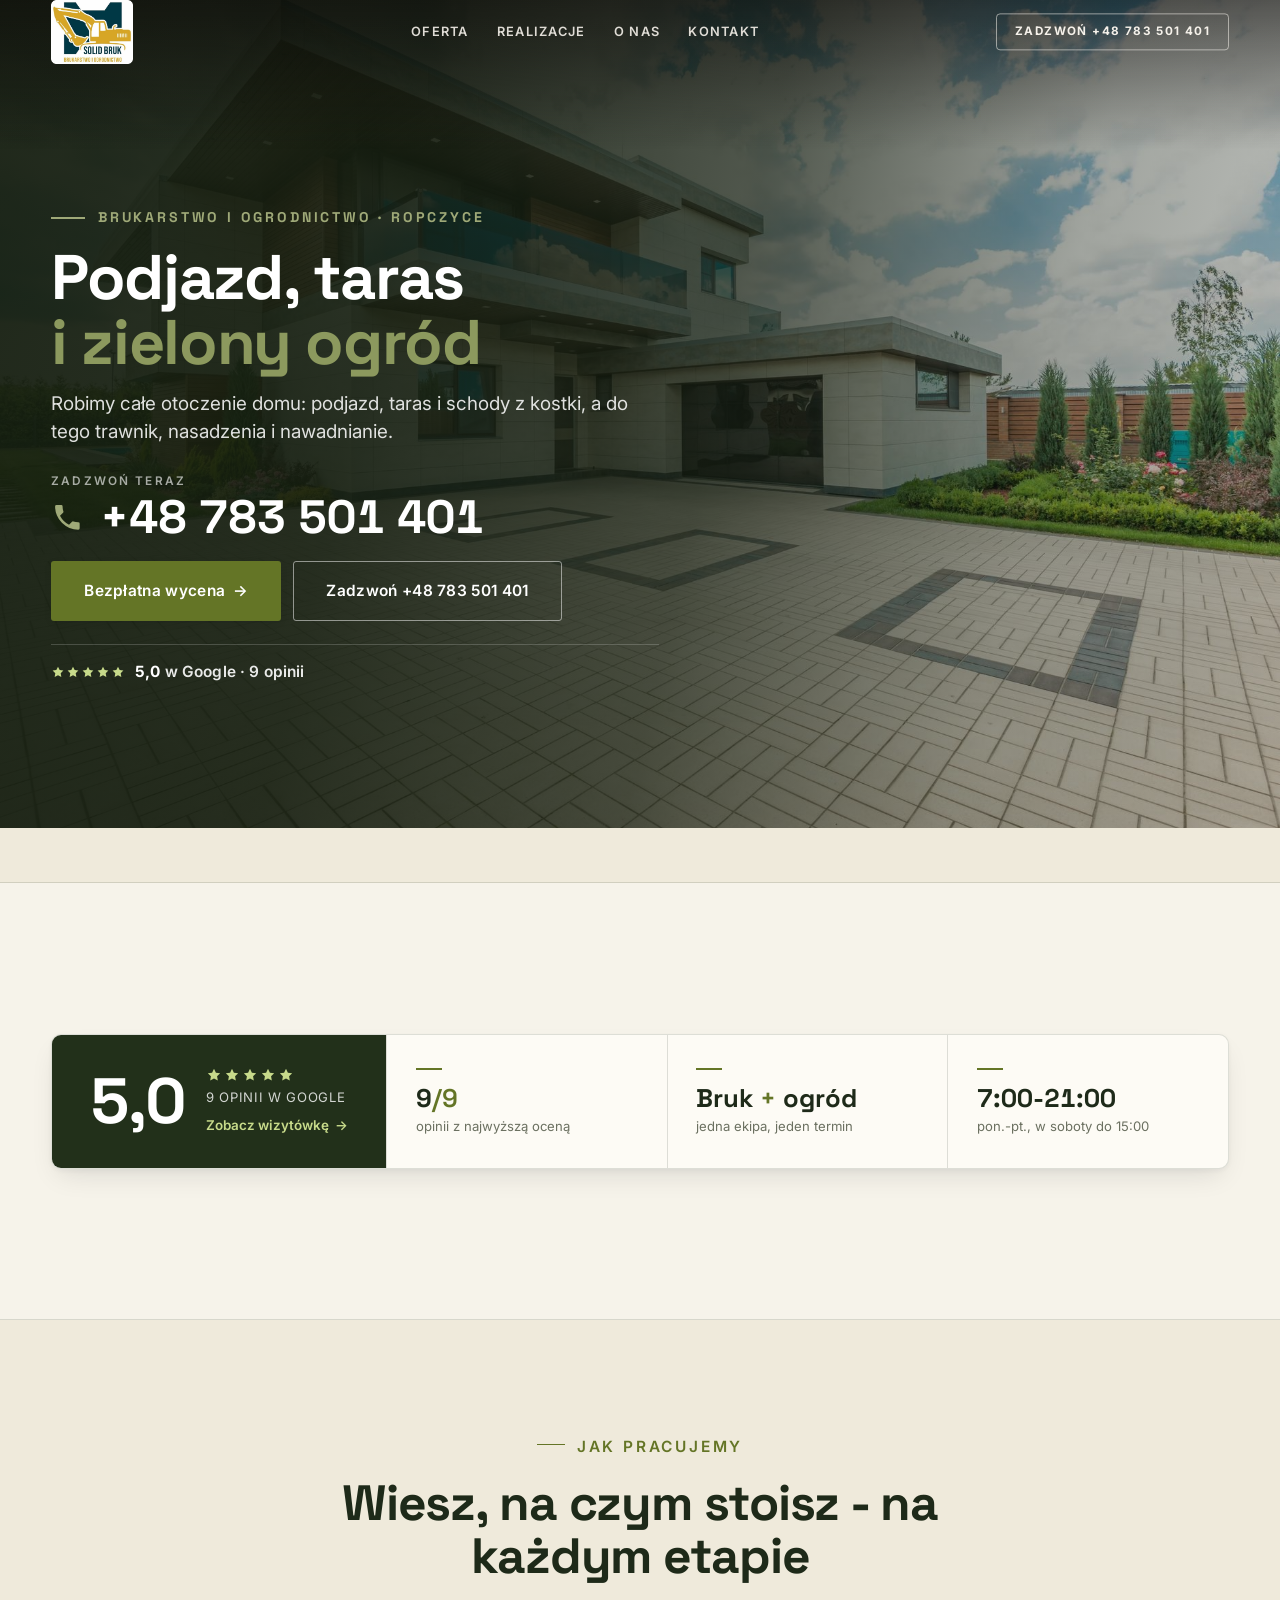
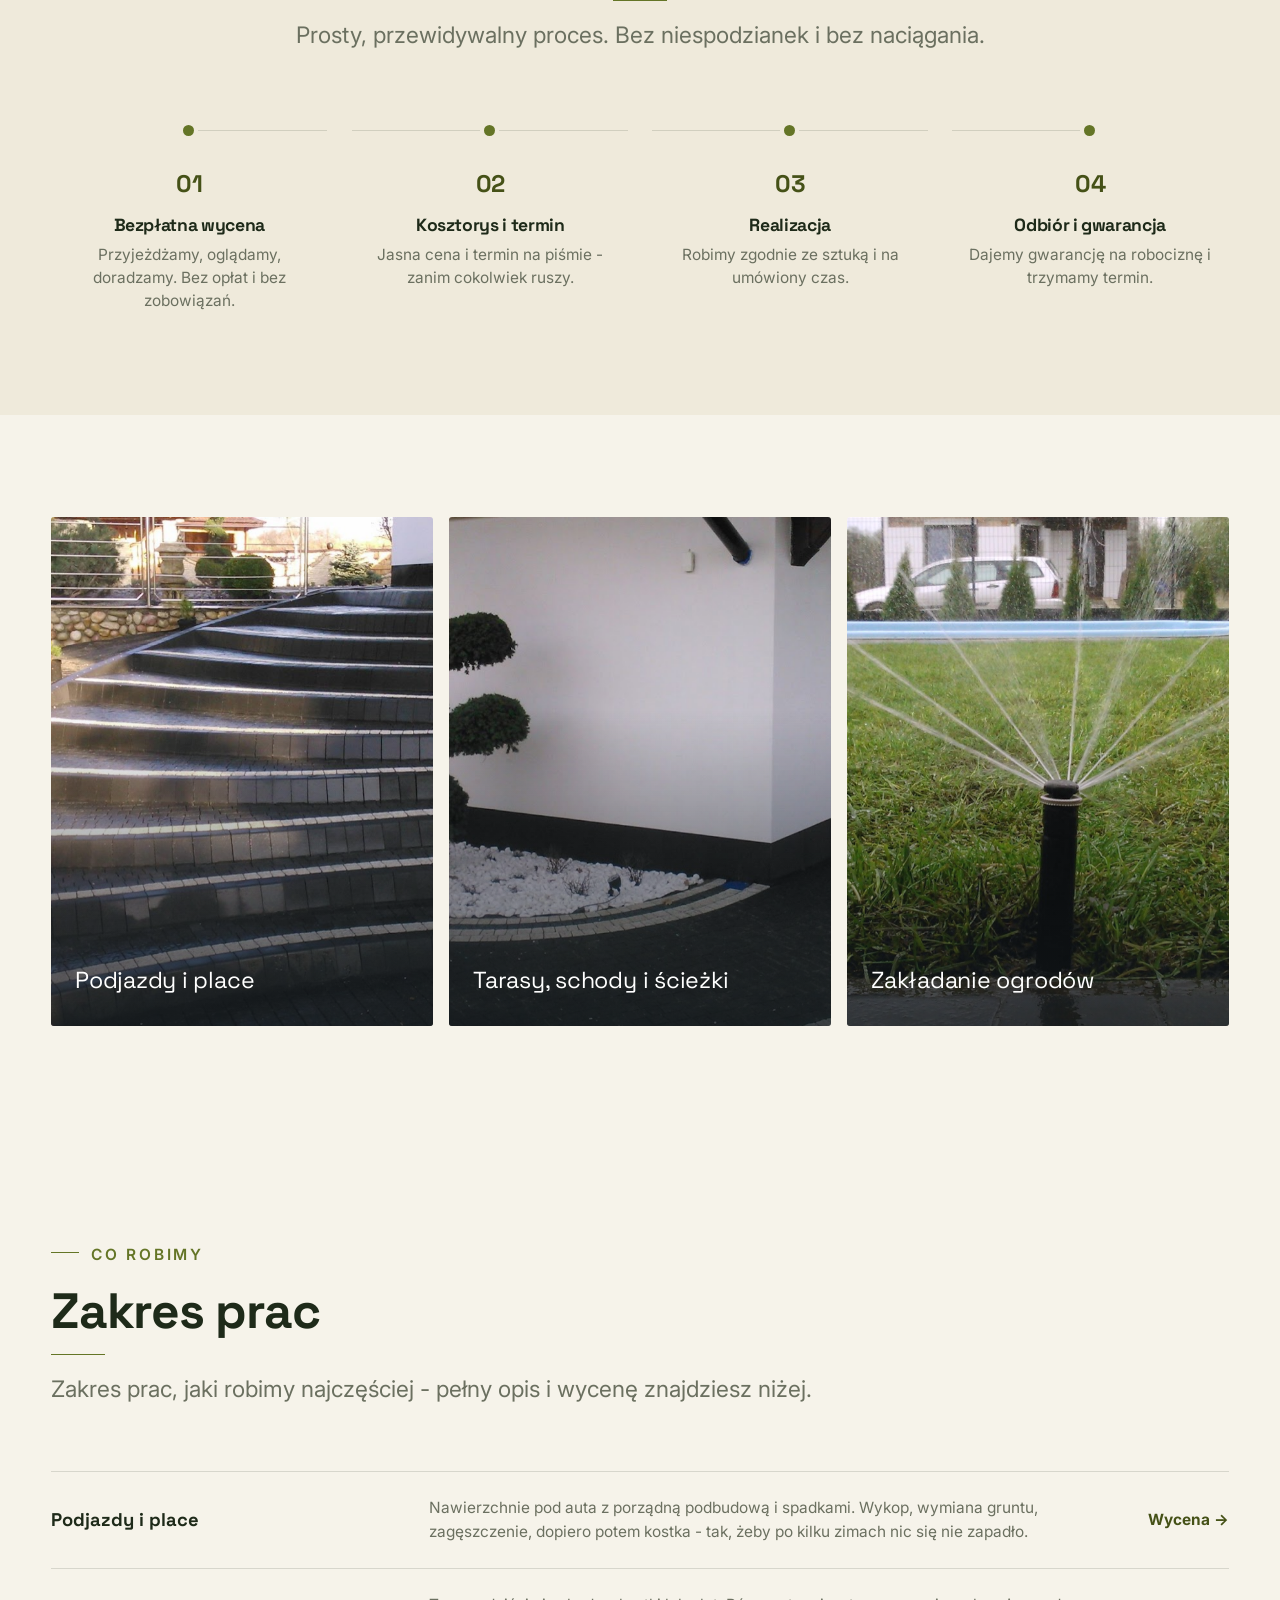
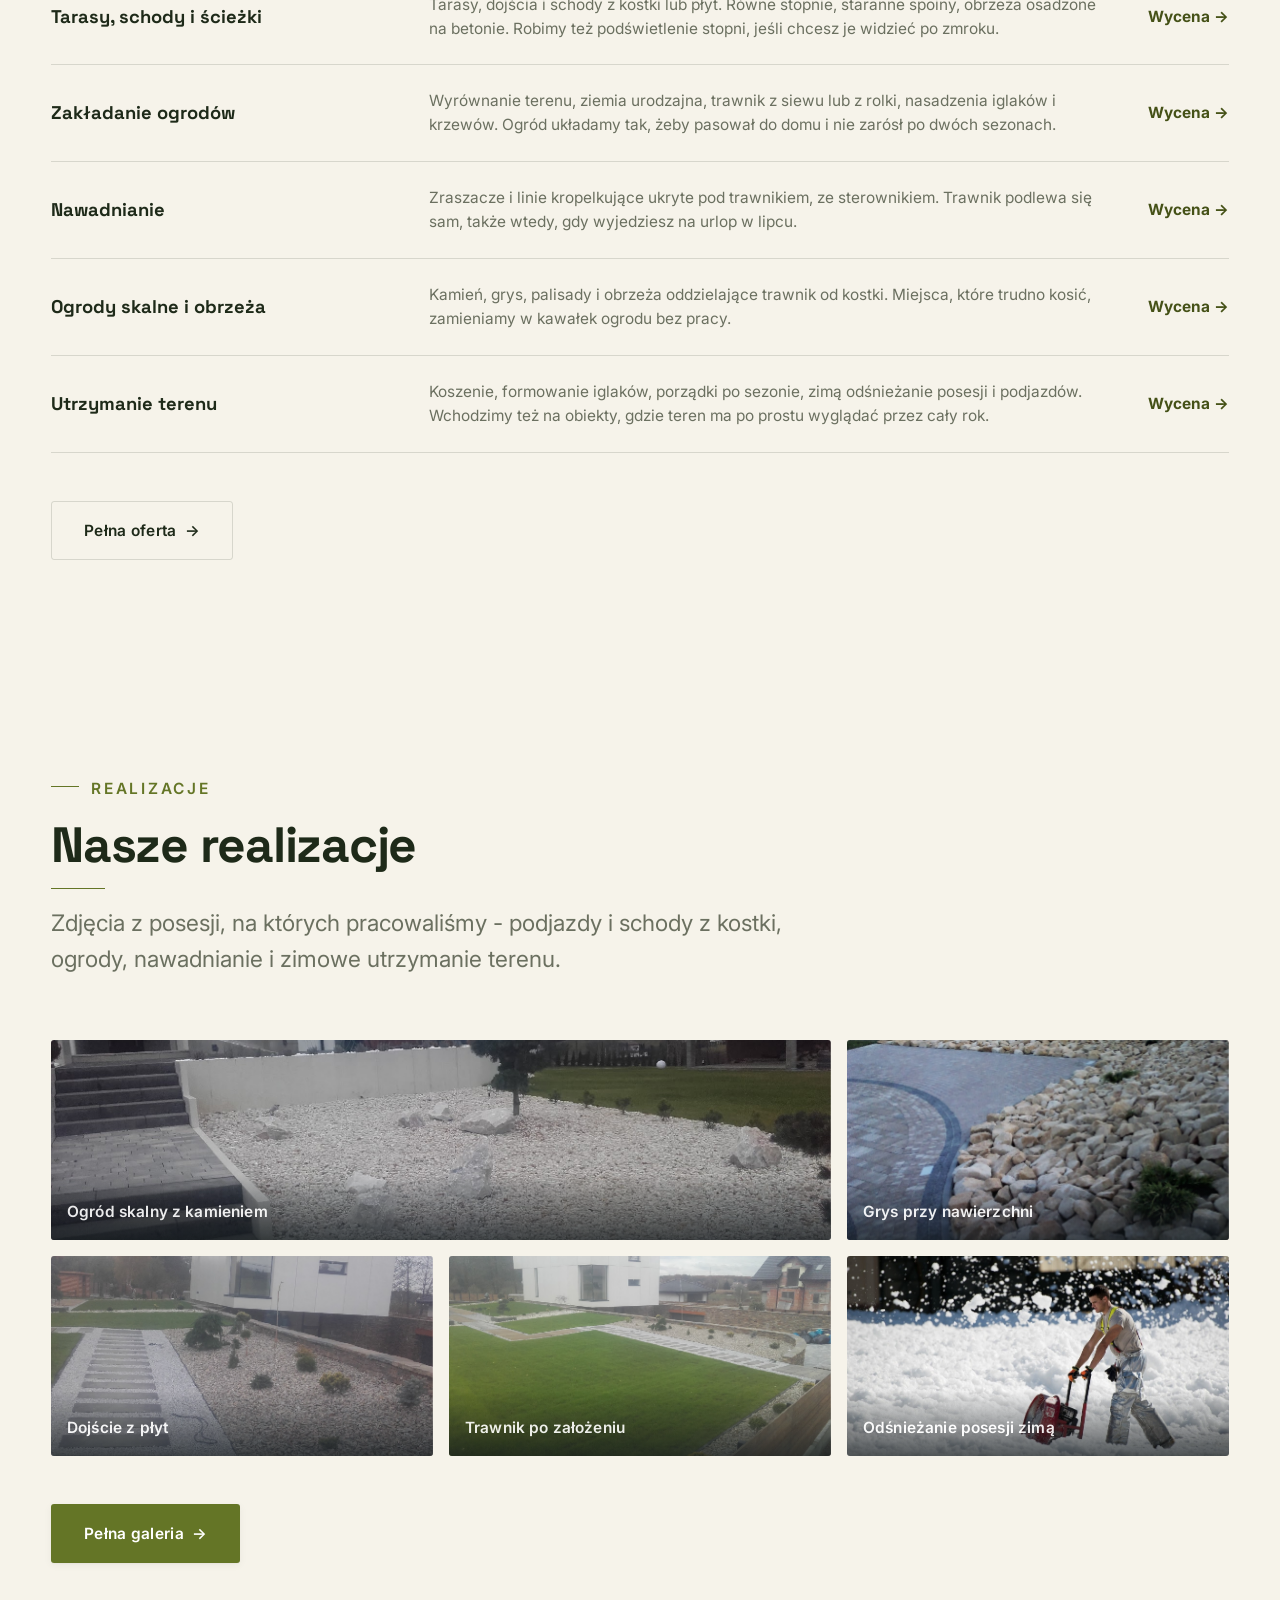
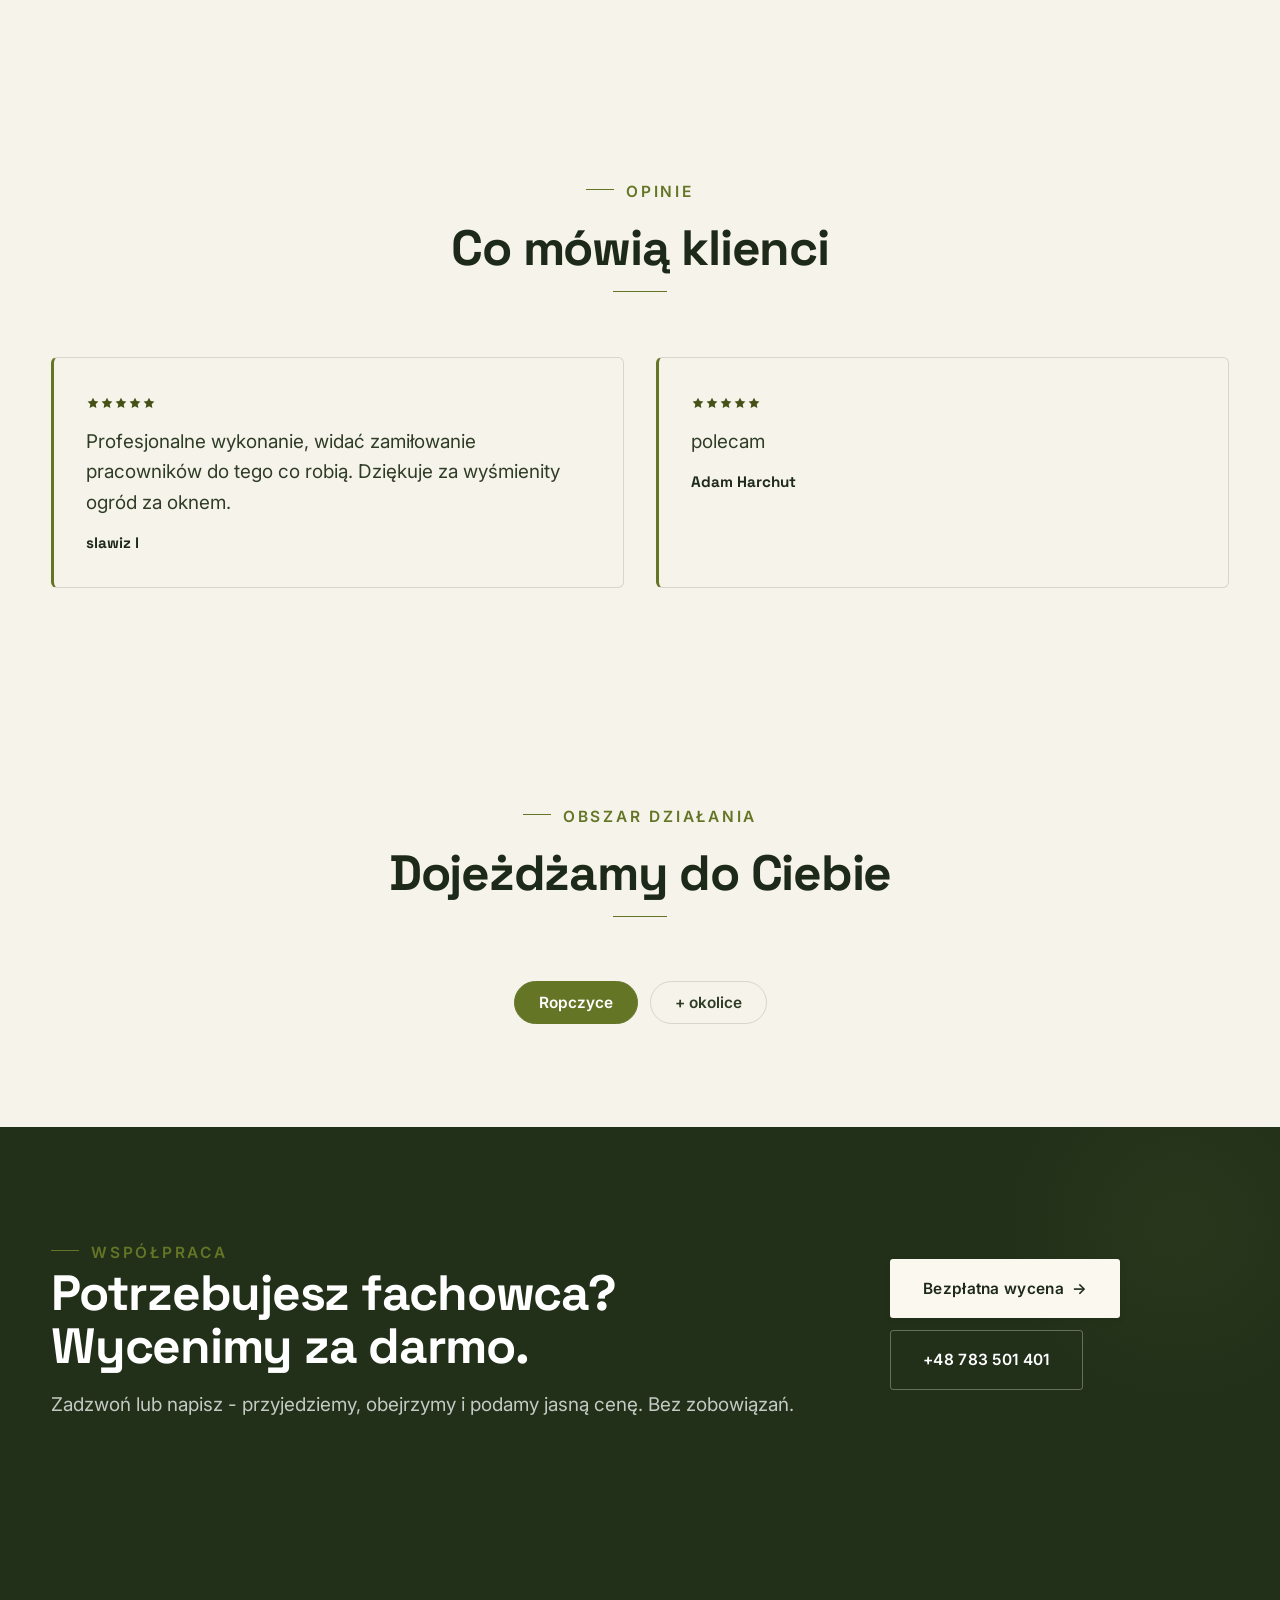
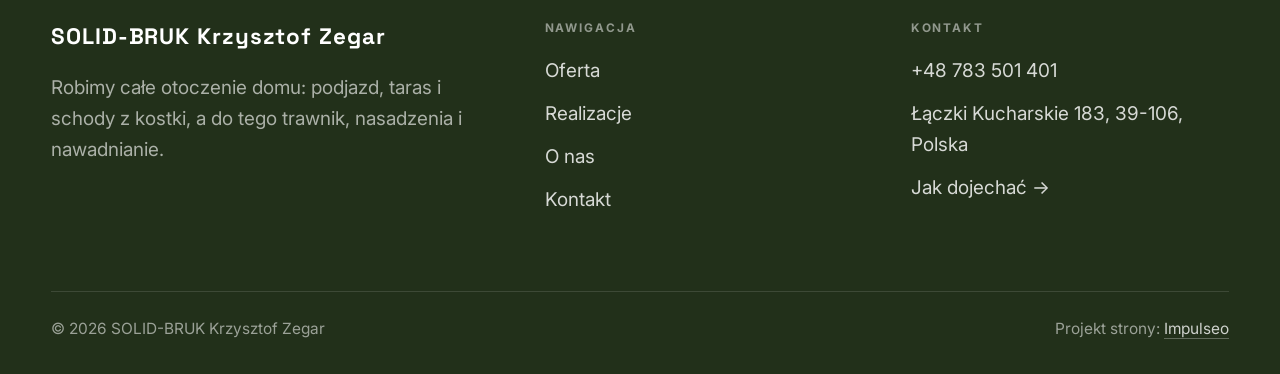
==== commit 6e9aee92: "[claude-edit][cmt:747c0dca-a84b-457a-be04-33b63912bc69] pasek zaufania: panel z ocena 5,0 z Google +" ====
--- a/index.html
+++ b/index.html
@@ -38,7 +38,7 @@
         <a href="kontakt.html" class="btn btn-accent">Bezpłatna wycena <span class="arr">→</span></a>
         <a href="tel:+48783501401" class="btn btn-ghost hf-ghost">Zadzwoń +48 783 501 401</a>
       </div>
-      <div class="hf-trust"><svg class="ico-star" width="14" height="14" viewBox="0 0 24 24" style="vertical-align:-2px" aria-hidden="true"><path d="M12 2.8l2.85 5.8 6.4.93-4.63 4.5 1.1 6.37L12 17.4l-5.72 3 1.1-6.37-4.63-4.5 6.4-.93L12 2.8Z" fill="currentColor"/></svg> Ocena 5 w Google · 9 opinii</div>
+      <div class="hf-trust"><span class="hf-stars"><svg class="ico-star" width="14" height="14" viewBox="0 0 24 24" style="vertical-align:-2px" aria-hidden="true"><path d="M12 2.8l2.85 5.8 6.4.93-4.63 4.5 1.1 6.37L12 17.4l-5.72 3 1.1-6.37-4.63-4.5 6.4-.93L12 2.8Z" fill="currentColor"/></svg><svg class="ico-star" width="14" height="14" viewBox="0 0 24 24" style="vertical-align:-2px" aria-hidden="true"><path d="M12 2.8l2.85 5.8 6.4.93-4.63 4.5 1.1 6.37L12 17.4l-5.72 3 1.1-6.37-4.63-4.5 6.4-.93L12 2.8Z" fill="currentColor"/></svg><svg class="ico-star" width="14" height="14" viewBox="0 0 24 24" style="vertical-align:-2px" aria-hidden="true"><path d="M12 2.8l2.85 5.8 6.4.93-4.63 4.5 1.1 6.37L12 17.4l-5.72 3 1.1-6.37-4.63-4.5 6.4-.93L12 2.8Z" fill="currentColor"/></svg><svg class="ico-star" width="14" height="14" viewBox="0 0 24 24" style="vertical-align:-2px" aria-hidden="true"><path d="M12 2.8l2.85 5.8 6.4.93-4.63 4.5 1.1 6.37L12 17.4l-5.72 3 1.1-6.37-4.63-4.5 6.4-.93L12 2.8Z" fill="currentColor"/></svg><svg class="ico-star" width="14" height="14" viewBox="0 0 24 24" style="vertical-align:-2px" aria-hidden="true"><path d="M12 2.8l2.85 5.8 6.4.93-4.63 4.5 1.1 6.37L12 17.4l-5.72 3 1.1-6.37-4.63-4.5 6.4-.93L12 2.8Z" fill="currentColor"/></svg></span> <strong>5,0</strong> w Google · 9 opinii</div>
     </div>
   </div>
 </section>
@@ -49,7 +49,21 @@
 </section>
 <section class="trust-bar">
   <div class="wrap">
-    <div class="tb-google reveal"><svg class="ico-star" width="14" height="14" viewBox="0 0 24 24" style="vertical-align:-2px" aria-hidden="true"><path d="M12 2.8l2.85 5.8 6.4.93-4.63 4.5 1.1 6.37L12 17.4l-5.72 3 1.1-6.37-4.63-4.5 6.4-.93L12 2.8Z" fill="currentColor"/></svg> Ocena 5 w Google · 9 opinii</div>
+    <div class="tb-panel reveal">
+      <a class="tb-score" href="https://maps.google.com/?cid=5598259113136878516" target="_blank" rel="noopener">
+        <span class="tb-score-num">5,0</span>
+        <span class="tb-score-meta">
+          <span class="tb-stars"><svg class="ico-star" width="16" height="16" viewBox="0 0 24 24" aria-hidden="true"><path d="M12 2.8l2.85 5.8 6.4.93-4.63 4.5 1.1 6.37L12 17.4l-5.72 3 1.1-6.37-4.63-4.5 6.4-.93L12 2.8Z" fill="currentColor"/></svg><svg class="ico-star" width="16" height="16" viewBox="0 0 24 24" aria-hidden="true"><path d="M12 2.8l2.85 5.8 6.4.93-4.63 4.5 1.1 6.37L12 17.4l-5.72 3 1.1-6.37-4.63-4.5 6.4-.93L12 2.8Z" fill="currentColor"/></svg><svg class="ico-star" width="16" height="16" viewBox="0 0 24 24" aria-hidden="true"><path d="M12 2.8l2.85 5.8 6.4.93-4.63 4.5 1.1 6.37L12 17.4l-5.72 3 1.1-6.37-4.63-4.5 6.4-.93L12 2.8Z" fill="currentColor"/></svg><svg class="ico-star" width="16" height="16" viewBox="0 0 24 24" aria-hidden="true"><path d="M12 2.8l2.85 5.8 6.4.93-4.63 4.5 1.1 6.37L12 17.4l-5.72 3 1.1-6.37-4.63-4.5 6.4-.93L12 2.8Z" fill="currentColor"/></svg><svg class="ico-star" width="16" height="16" viewBox="0 0 24 24" aria-hidden="true"><path d="M12 2.8l2.85 5.8 6.4.93-4.63 4.5 1.1 6.37L12 17.4l-5.72 3 1.1-6.37-4.63-4.5 6.4-.93L12 2.8Z" fill="currentColor"/></svg></span>
+          <span class="tb-score-lab">9 opinii w Google</span>
+          <span class="tb-score-link">Zobacz wizytówkę <span class="arr">&rarr;</span></span>
+        </span>
+      </a>
+      <ul class="tb-facts">
+        <li><span class="tb-f-num">9<span class="tb-f-of">/9</span></span><span class="tb-f-lab">opinii z najwyższą oceną</span></li>
+        <li><span class="tb-f-num">Bruk<span class="tb-f-of"> + </span>ogród</span><span class="tb-f-lab">jedna ekipa, jeden termin</span></li>
+        <li><span class="tb-f-num">7:00-21:00</span><span class="tb-f-lab">pon.-pt., w soboty do 15:00</span></li>
+      </ul>
+    </div>
   </div>
 </section>
 <section class="proces fachowcy">
--- a/assets/styles.css
+++ b/assets/styles.css
@@ -5,18 +5,18 @@
    ============================================================ */
 
 :root{
-  /* PALETA — jasna, architektoniczna, chłodna */
-  --paper:#F4F6F8;          /* główne tło */
-  --paper-2:#E7EBEF;        /* sekcje alternatywne (chłodny jasny szary) */
-  --paper-3:#E7EBEF;        /* delikatne wypełnienia */
-  --ink:#15212E;            /* tekst główny — chłodny grafit */
-  --ink-soft:#243443;       /* nagłówki drugorzędne */
-  --muted:#6B7785;          /* tekst poboczny */
-  --line:rgba(21,33,46,.12);/* hairline */
-  --accent:#E8A317;         /* stonowany petrol-slate — jedyny akcent */
-  --accent-d:#C9870C;
-  --accent-soft:rgba(232,163,23,.10);
-  --dark:#15212E;           /* sekcje ciemne (stopka/CTA) */
+  /* PALETA — ciepła: brudna biel (beż) + zieleń ogrodowa */
+  --paper:#F6F3EA;          /* główne tło - brudna biel, prawie beżowa */
+  --paper-2:#EFEADB;        /* sekcje alternatywne (cieplejszy beż) */
+  --paper-3:#E8E2D1;        /* delikatne wypełnienia */
+  --ink:#1E2A19;            /* tekst główny — ciepły ciemnozielony grafit */
+  --ink-soft:#2F3D27;       /* nagłówki drugorzędne */
+  --muted:#6B7060;          /* tekst poboczny */
+  --line:rgba(30,42,25,.14);/* hairline */
+  --accent:#647526;         /* zieleń oliwkowa — akcent */
+  --accent-d:#455117;
+  --accent-soft:rgba(100,117,38,.10);
+  --dark:#22301A;           /* sekcje ciemne = ciemnozielony panel (stopka/CTA) */
 
   /* ODSTĘPY — skala 4/8 */
   --space-1:4px; --space-2:8px; --space-3:12px; --space-4:16px; --space-5:24px;
@@ -260,7 +260,7 @@
 .gallery-masonry .m-tile .cap small{display:block;font-weight:400;opacity:.78;letter-spacing:.04em;text-transform:uppercase;font-size:.66rem;margin-top:3px}
 .tile{position:relative;overflow:hidden;border-radius:var(--r-md);box-shadow:var(--sh-sm);
   transition:transform var(--dur) var(--ease),box-shadow var(--dur) var(--ease)}
-.tile img{width:100%;height:100%;object-fit:cover;transition:transform .6s var(--ease)}
+.tile img{width:100%;height:100%;object-fit:cover;transition:transform .9s cubic-bezier(.22,.61,.36,1)}
 .tile:hover{box-shadow:var(--sh-md)}
 .tile:hover img{transform:scale(1.05)}
 .tile .cap{position:absolute;left:0;right:0;bottom:0;padding:var(--space-5) var(--space-4) var(--space-4);
@@ -424,7 +424,7 @@
 /* 7) GATEWAYS — 3 duże bramy-zdjęcia (zamiast paska menu usług) */
 .gateways{display:grid;grid-template-columns:repeat(3,1fr);gap:var(--space-4)}
 .gateway{position:relative;aspect-ratio:3/4;overflow:hidden;border-radius:var(--r-sm);display:block}
-.gateway img{width:100%;height:100%;object-fit:cover;transition:transform .8s var(--ease),filter .5s var(--ease)}
+.gateway img{width:100%;height:100%;object-fit:cover;transition:transform .9s cubic-bezier(.22,.61,.36,1),filter .6s cubic-bezier(.22,.61,.36,1)}
 .gateway::after{content:"";position:absolute;inset:0;background:linear-gradient(180deg,transparent 38%,rgba(18,24,28,.74))}
 .gateway:hover img{transform:scale(1.05);filter:brightness(1.05)}
 .gateway .g-ttl{position:absolute;left:0;right:0;bottom:0;z-index:2;padding:var(--space-6) var(--space-5);color:#fff;font-family:var(--font-display);font-size:1.45rem;letter-spacing:-.01em;line-height:1.15}
@@ -762,8 +762,15 @@
 .mt-on .mt-ph > picture > img{
   clip-path:inset(0 0 100% 0);
   scale:1.10;
+  /* 04.08.2026 (Agata: „zdjęcia przybliżają się chamsko, na raz"): ta reguła jest
+     PÓŹNIEJSZA i MOCNIEJSZA niż `.tile img{transition:transform .6s}` z bazy, więc
+     nadpisywała całą listę przejść - `transform` (hover-zoom) i `filter` z niej
+     wypadały i skok skali dział się natychmiast, bez animacji. Dlatego obie
+     właściwości MUSZĄ być tu wymienione. Nie kasować przy kolejnych zmianach. */
   transition:clip-path 1.15s var(--mt-ease) var(--mt-d,0s),
-             scale 1.6s var(--mt-ease) var(--mt-d,0s);
+             scale 1.6s var(--mt-ease) var(--mt-d,0s),
+             transform .9s cubic-bezier(.22,.61,.36,1),
+             filter .6s cubic-bezier(.22,.61,.36,1);
 }
 .mt-on .mt-ph.in > img,
 .mt-on .in .mt-ph > img,
@@ -1004,4 +1011,109 @@
 
 
 /* === auto-paleta ze zdjęć klienta (dopasowanie do estetyki socials) === */
-:root{--accent:#647526;--accent-d:#455117;--accent-soft:rgba(100,117,38,0.10);--paper:#F9F9F8;--paper-2:#EFEFED;--paper-3:#E8E8E5;}
+:root{--accent:#647526;--accent-d:#455117;--accent-soft:rgba(100,117,38,0.10);--paper:#F6F3EA;--paper-2:#EFEADB;--paper-3:#E8E2D1;}
+
+/* ============================================================
+   ZIELEŃ + BRUDNA BIEL (uwaga Agaty 04.08.2026): ciemnozielone panele
+   zamiast grafitowych, tła w ciepłym beżu zamiast chłodnej bieli,
+   więcej realnych akcentów zieleni w drobnicy. Blok NA KOŃCU = wygrywa.
+   ============================================================ */
+:root{
+  --ink:#1E2A19;
+  --ink-soft:#2F3D27;
+  --muted:#6B7060;
+  --line:rgba(30,42,25,.14);
+  --dark:#22301A;           /* ciemnozielony panel: CTA, stopka, strip */
+}
+
+/* Kontrast: akcent to teraz ciemna oliwka, więc na przyciskach wraca BIAŁY tekst
+   (ciemny tekst dawał 3.5:1 = FAIL; biały na #647526 = 5.1:1 PASS). */
+.btn-accent{color:#fff}
+.nav .nav-links a.btn-accent{color:#fff}
+.nav .nav-links a.btn-accent:hover{color:#fff}
+.sticky-call .sc-call{color:#fff}
+@media(min-width:681px){
+  .nav:not(.nav-solid) .nav-links a.btn-accent:hover{color:#fff}
+}
+
+/* Zieleń zamiast grafitu w drobnicy */
+.obszar-list li.is-home{background:var(--accent);border-color:var(--accent);color:#fff}
+.proces-line .pno{color:var(--accent-d)}
+.proces-line li::after{box-shadow:0 0 0 4px var(--paper-2)}
+.tb-google{border-color:var(--accent);background:var(--paper-2)}
+.op-card{border-left:3px solid var(--accent)}
+.fu-row:hover .fu-name{color:var(--accent-d)}
+
+/* Sekcje ciemne i przyciemnienia zdjęć w zieleni, nie w chłodnym grafitcie */
+.hero-fach::after{
+  background:linear-gradient(102deg,rgba(20,29,15,.95) 0%,rgba(20,29,15,.9) 30%,rgba(20,29,15,.74) 55%,rgba(20,29,15,.4) 78%,rgba(20,29,15,.26) 100%)}
+@media(max-width:820px){
+  .hero-fach::after{background:linear-gradient(178deg,rgba(20,29,15,.72) 0%,rgba(20,29,15,.88) 55%,rgba(20,29,15,.95) 100%)}
+}
+.pagehead::after{background:linear-gradient(180deg,rgba(22,32,17,.28),rgba(22,32,17,.66))}
+.hf-phone-num .ico-tel{color:var(--accent-lit)}
+
+/* Karty: zamiast czystej bieli - kremowa, żeby nie odcinały się od beżowego tła */
+.svc,.trust-card,.form{background:#FDFBF5}
+.form input:focus,.form textarea:focus{background:#FDFBF5}
+.btn-light{background:#FBF8F0}
+.info-row .ic{background:rgba(100,117,38,.16);color:var(--accent-d)}
+
+/* ============================================================
+   PASEK ZAUFANIA - pełny panel (uwaga Agaty 04.08.2026)
+   Był samotny pill "Ocena 5 w Google · 9 opinii" na środku pustego
+   pasma. Teraz: ciemnozielony kafel z oceną (klikalny w wizytówkę)
+   + trzy konkrety obok, żeby pasmo pracowało na sprzedaż.
+   ============================================================ */
+.trust-bar{background:var(--paper);border-bottom:var(--hairline)}
+.trust-bar .wrap{display:block;padding-block:var(--space-7)}
+.tb-panel{display:grid;grid-template-columns:auto 1fr;align-items:stretch;
+  background:#FDFBF5;border:var(--hairline);border-radius:var(--r-lg);
+  box-shadow:var(--sh-md);overflow:hidden}
+
+/* --- kafel z oceną --- */
+.tb-score{display:flex;align-items:center;gap:clamp(.9rem,2vw,1.4rem);
+  padding:var(--space-6) clamp(1.4rem,3vw,2.4rem);
+  background:var(--dark);color:#fff;text-decoration:none;
+  transition:background var(--dur) var(--ease)}
+.tb-score:hover{background:#2C3E22}
+.tb-score-num{font-family:var(--font-display);font-weight:800;
+  font-size:clamp(2.9rem,5vw,4.1rem);line-height:.88;letter-spacing:-.03em;
+  font-variant-numeric:tabular-nums}
+.tb-score-meta{display:flex;flex-direction:column;gap:.22rem}
+.tb-stars{display:flex;gap:2px;color:#C7DA8A;line-height:1}
+.tb-score-lab{font-size:.82rem;letter-spacing:.05em;text-transform:uppercase;
+  color:rgba(255,255,255,.8)}
+.tb-score-link{font-size:.84rem;font-weight:600;color:#C7DA8A;
+  display:inline-flex;align-items:center;gap:.35rem;margin-top:.15rem}
+.tb-score-link .arr{transition:transform var(--dur) var(--ease);display:inline-block}
+.tb-score:hover .tb-score-link .arr{transform:translateX(4px)}
+
+/* --- trzy konkrety --- */
+.tb-facts{list-style:none;margin:0;padding:0;display:grid;
+  grid-template-columns:repeat(3,1fr)}
+.tb-facts li{display:flex;flex-direction:column;justify-content:center;gap:.3rem;
+  padding:var(--space-5) clamp(1rem,2.4vw,1.8rem);border-left:1px solid var(--line)}
+.tb-facts li::before{content:"";width:26px;height:2px;background:var(--accent);
+  margin-bottom:.55rem;flex:none}
+.tb-f-num{font-family:var(--font-display);font-weight:700;
+  font-size:clamp(1.25rem,2vw,1.6rem);line-height:1.1;color:var(--ink);
+  font-variant-numeric:tabular-nums}
+.tb-f-of{color:var(--accent);font-weight:600}
+.tb-f-lab{font-size:.82rem;line-height:1.4;color:var(--muted)}
+
+@media(max-width:980px){
+  .tb-panel{grid-template-columns:1fr}
+  .tb-score{justify-content:flex-start}
+  .tb-facts{grid-template-columns:1fr}
+  .tb-facts li{border-left:0;border-top:1px solid var(--line)}
+  .tb-facts li:first-child{border-top:0}
+}
+@media(max-width:480px){
+  .tb-score{padding:var(--space-5) var(--space-5)}
+  .tb-score-num{font-size:3rem}
+}
+
+/* hero: pięć gwiazdek zamiast jednej - ta sama informacja, mocniejszy dowód */
+.hf-trust .hf-stars{display:inline-flex;gap:1px;color:#C7DA8A;margin-right:.35rem;vertical-align:-2px}
+.hf-trust strong{font-weight:700;color:#fff}
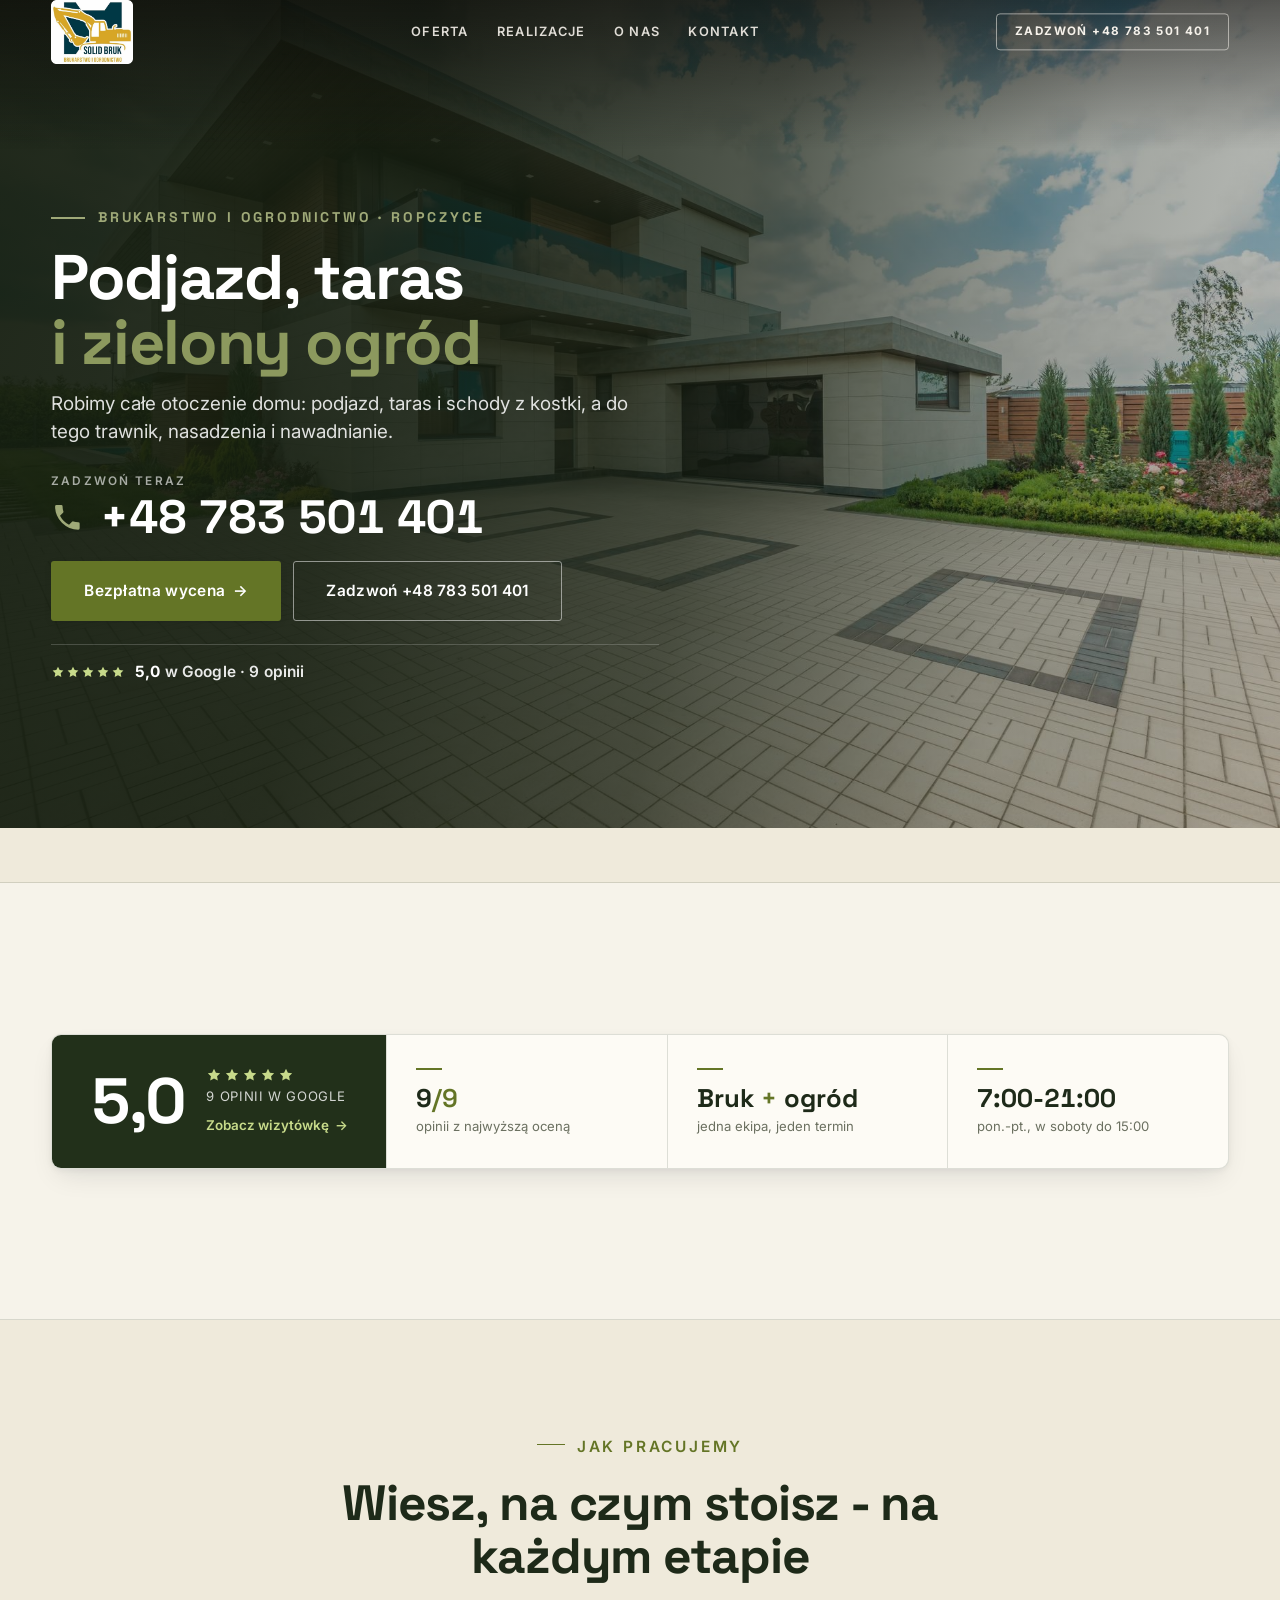
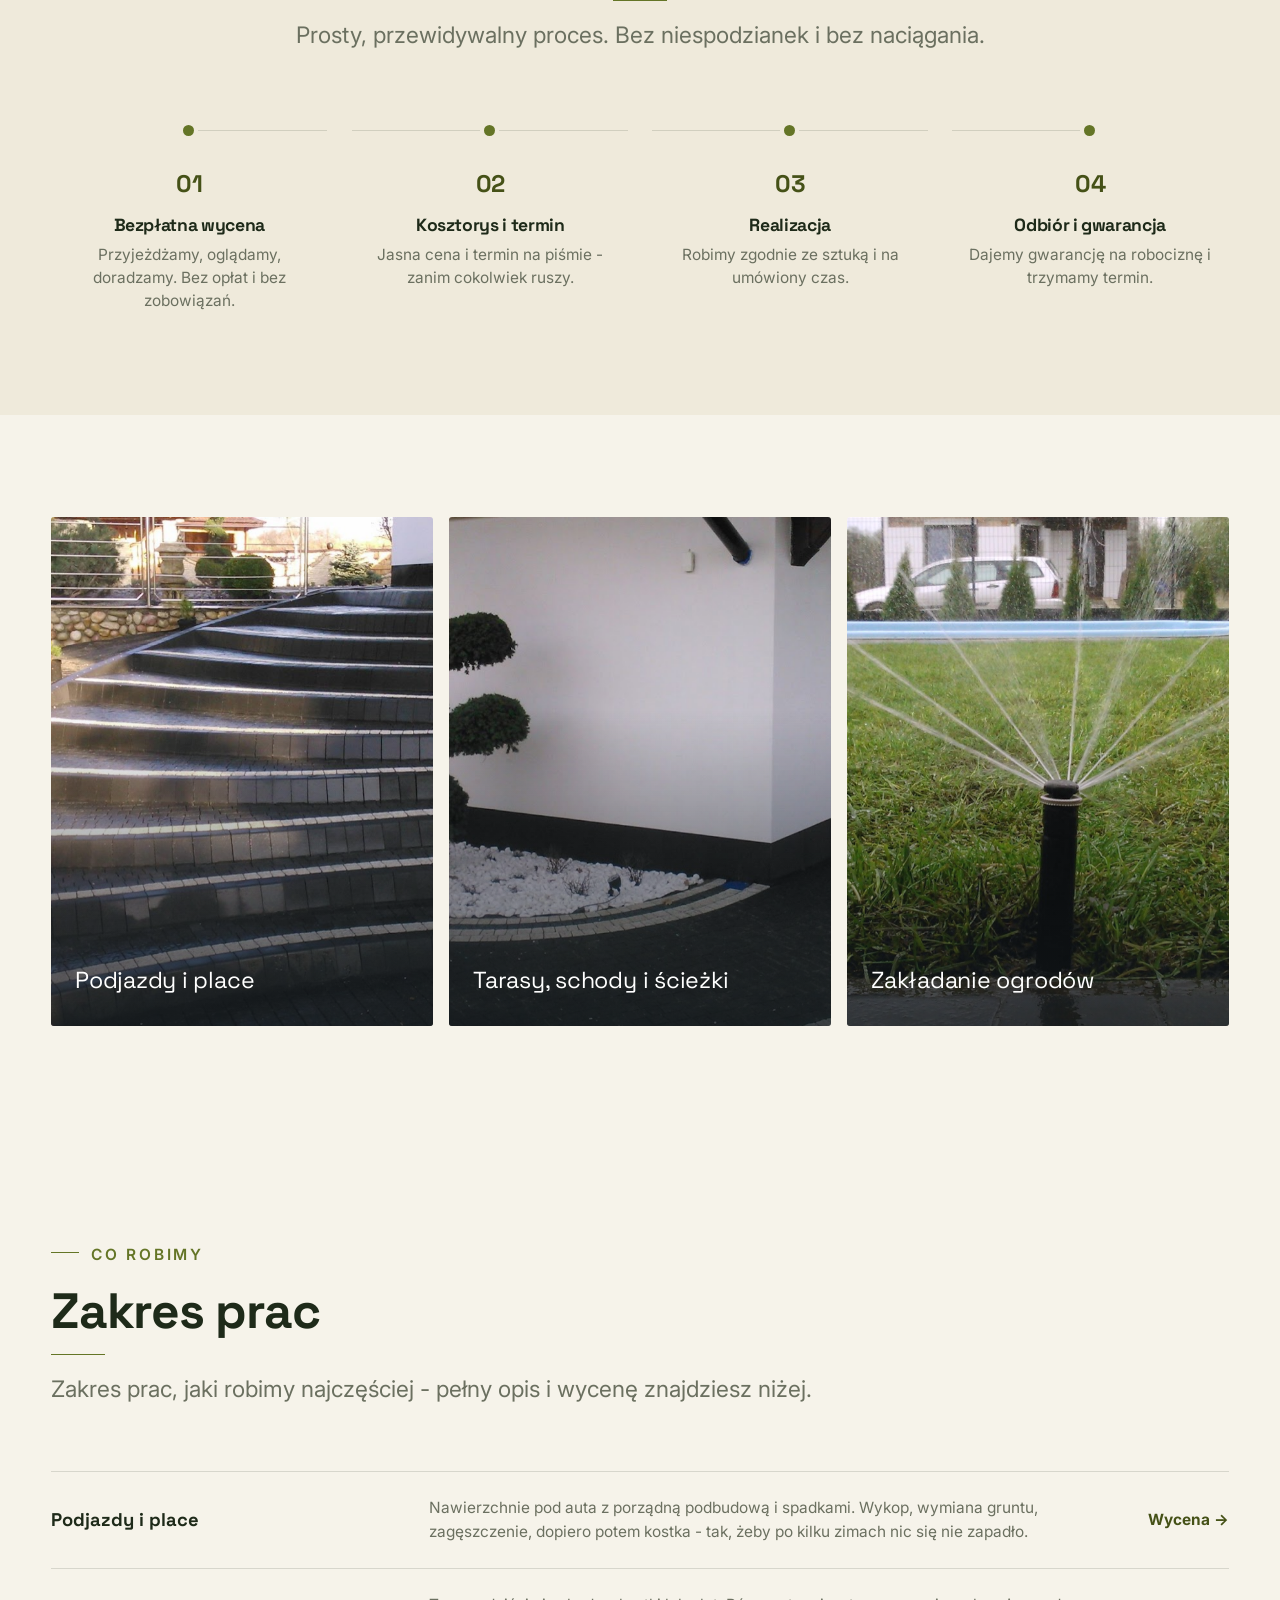
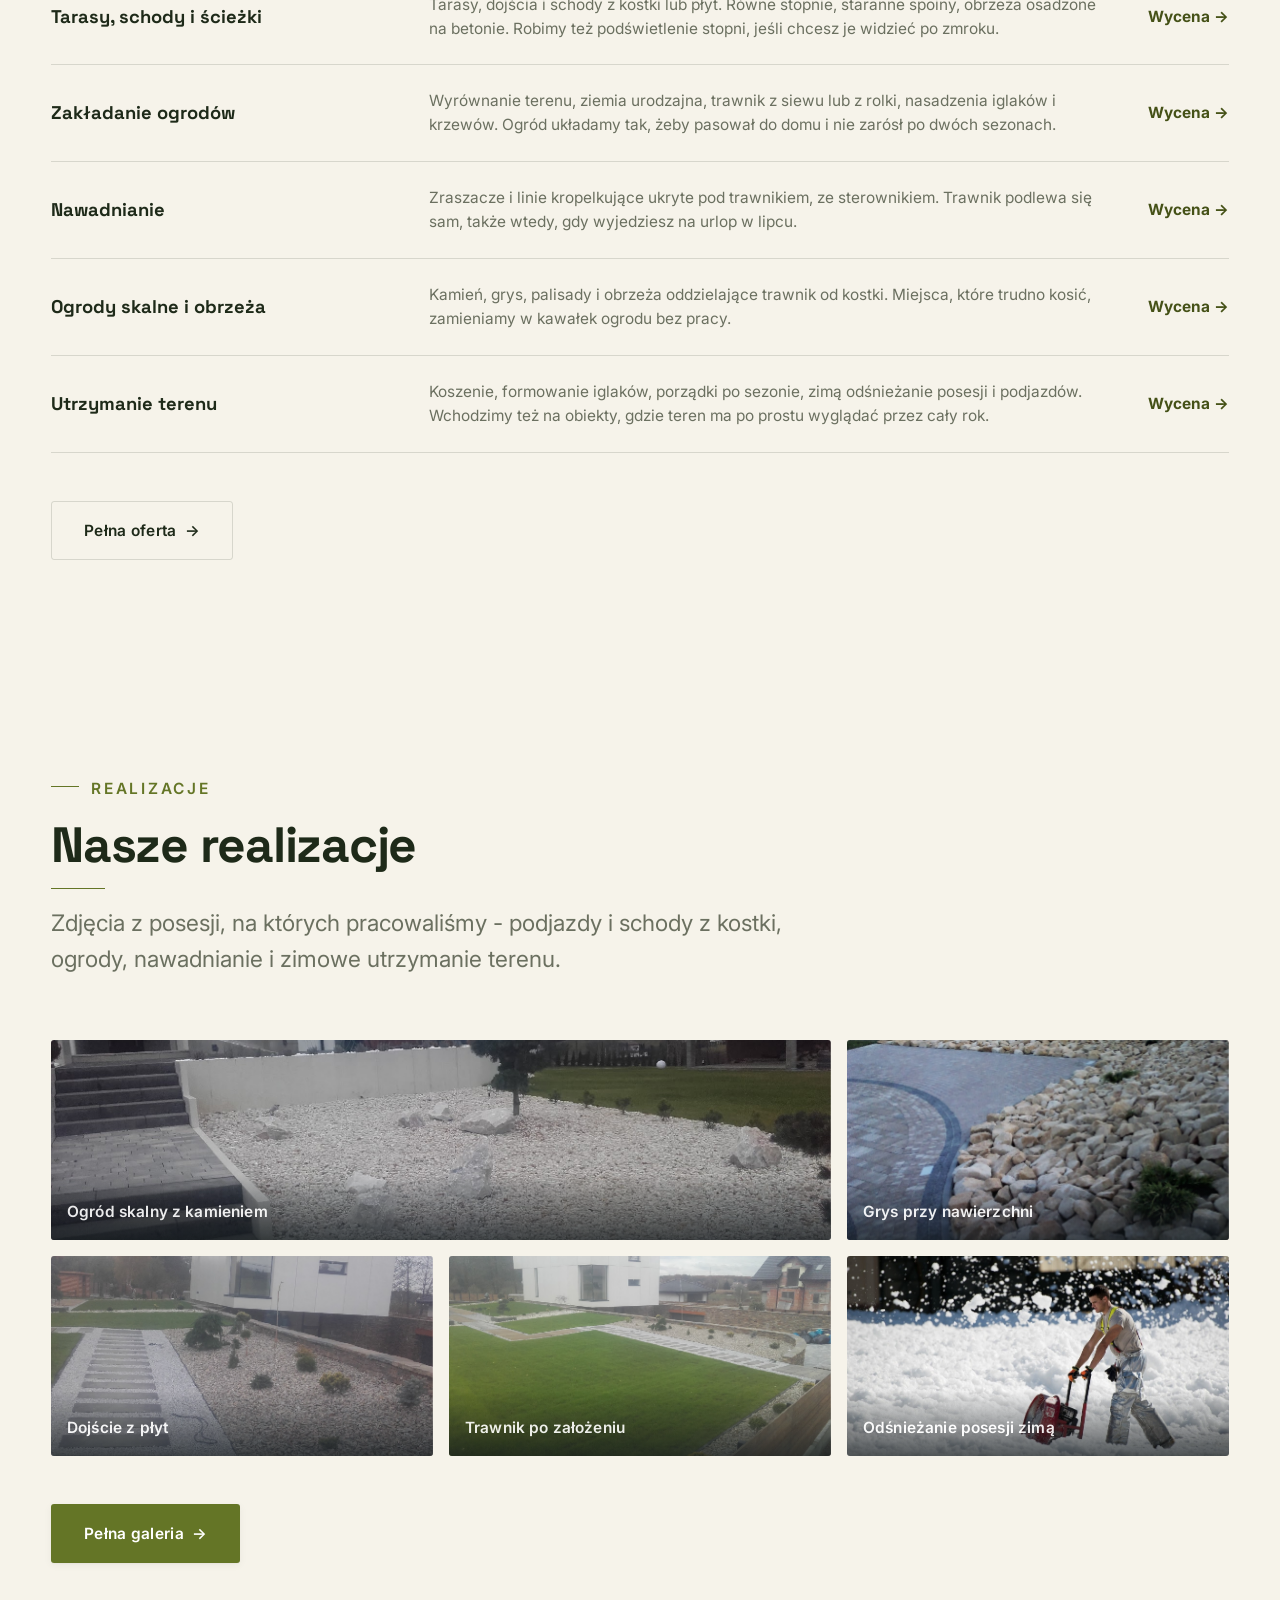
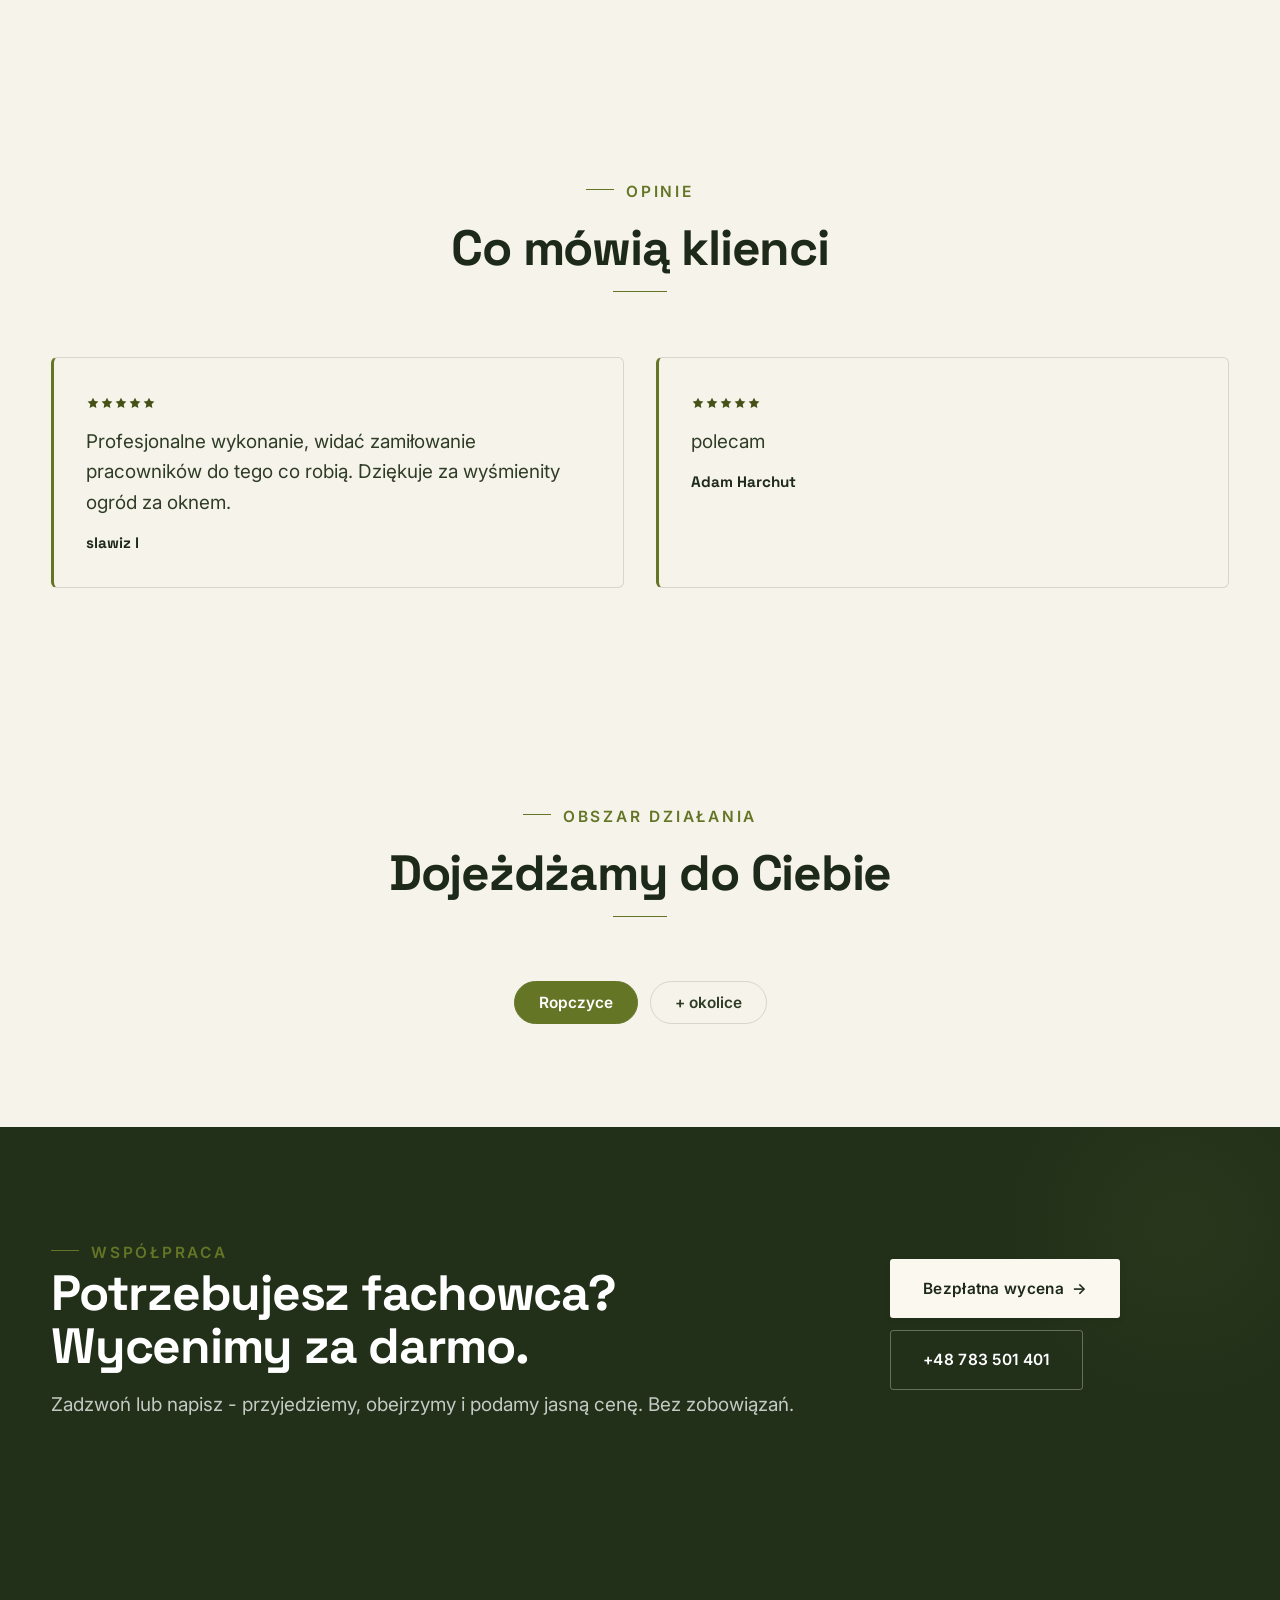
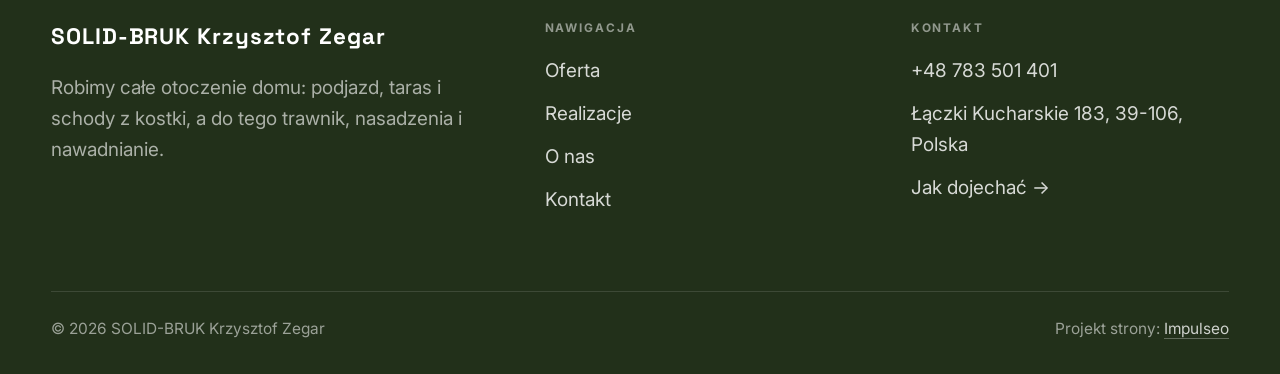
==== commit 44c397d3: "Dema nie mogą wpadać do wyszukiwarek: noindex na wszystkich podstronach" ====
--- a/index.html
+++ b/index.html
@@ -1,6 +1,7 @@
 <!DOCTYPE html>
 <html lang="pl">
 <head>
+<meta name="robots" content="noindex, nofollow">
 <meta charset="UTF-8">
 <meta name="viewport" content="width=device-width, initial-scale=1.0">
 <title>SOLID-BRUK Krzysztof Zegar - brukarstwo i ogrodnictwo · Ropczyce</title>
